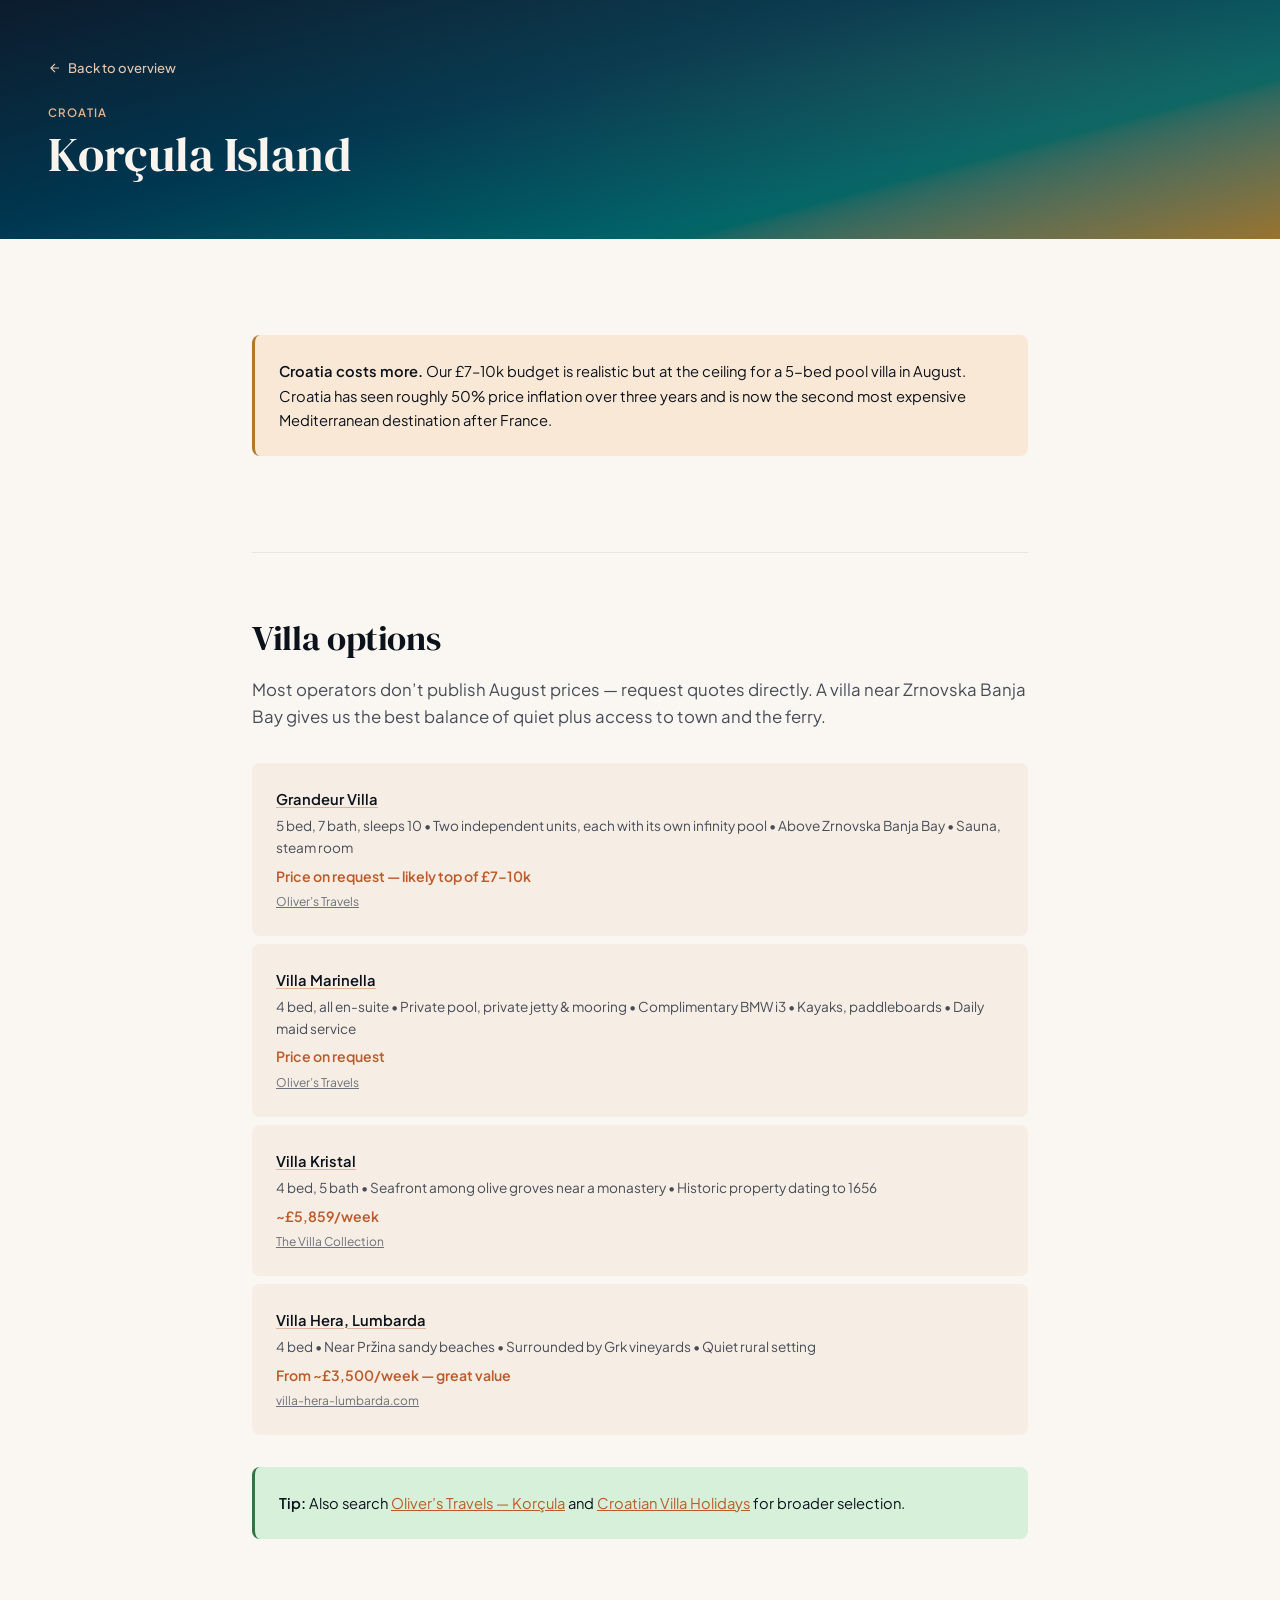
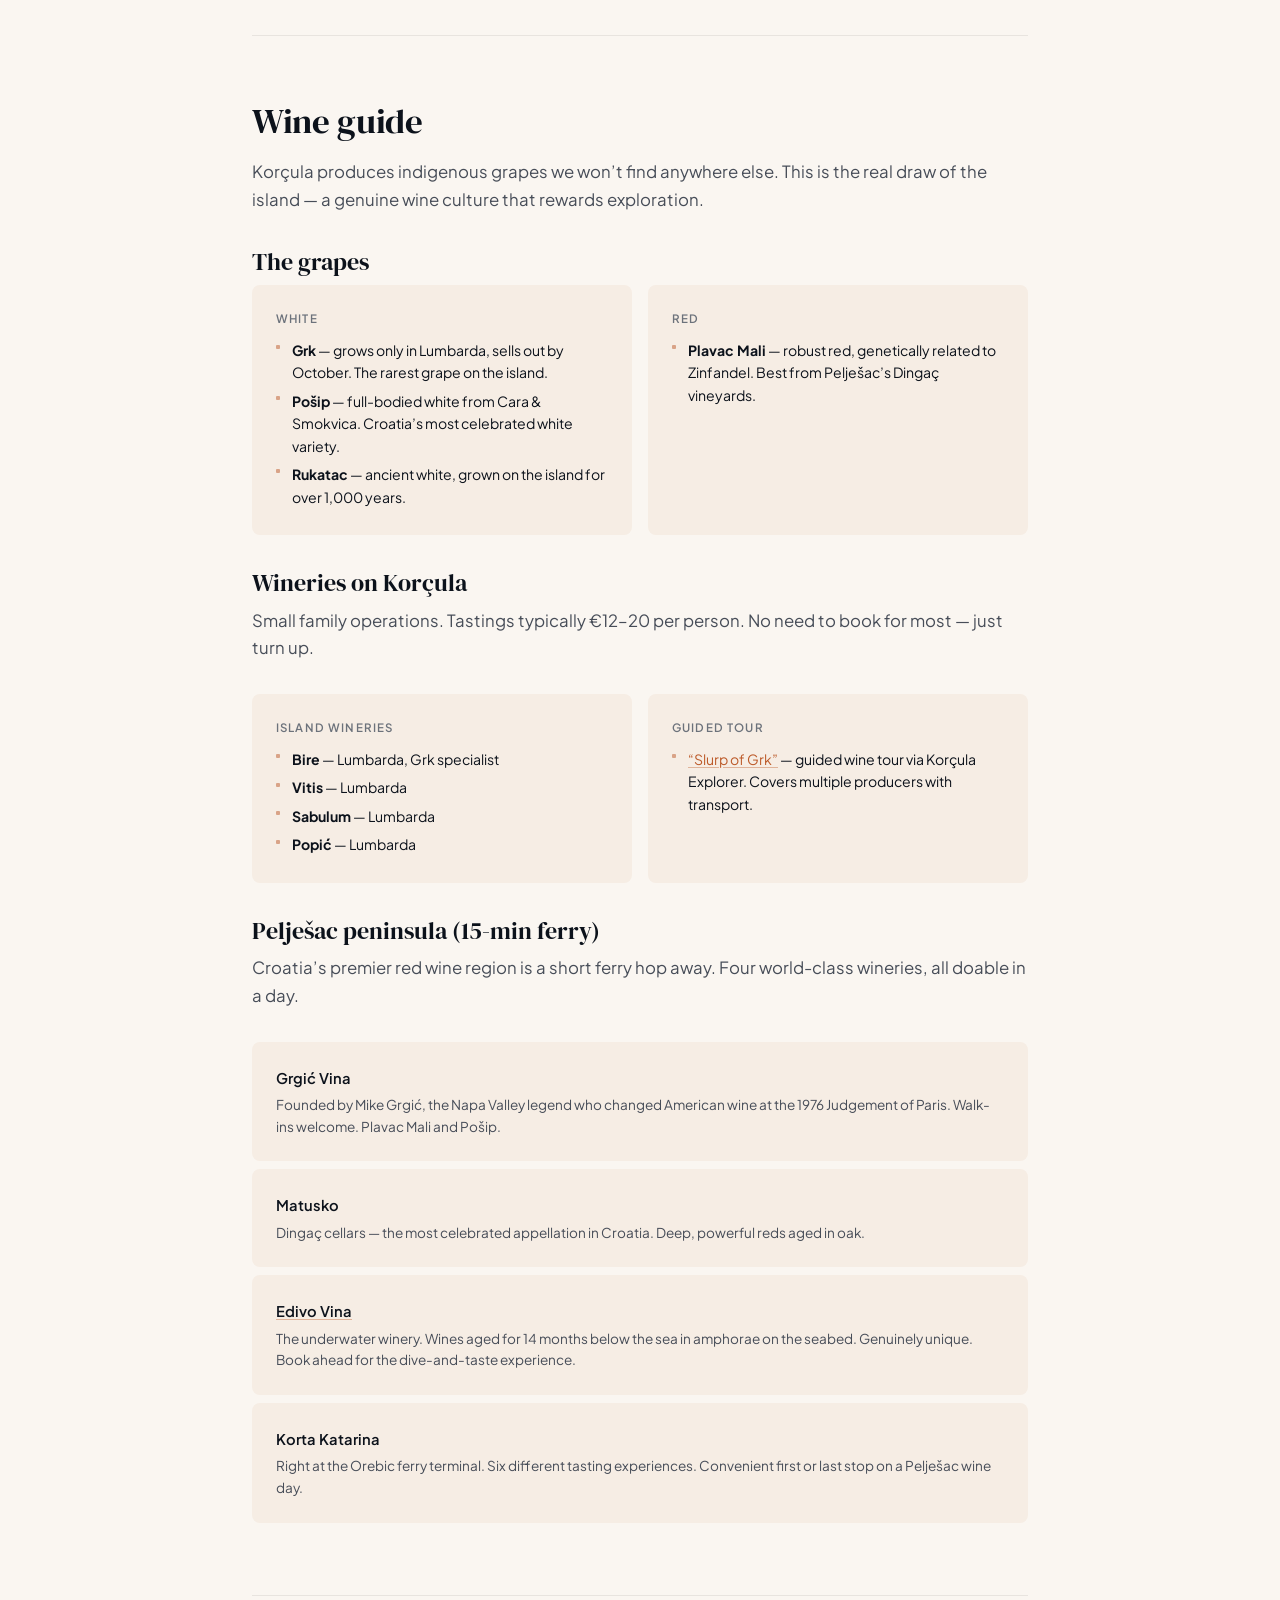
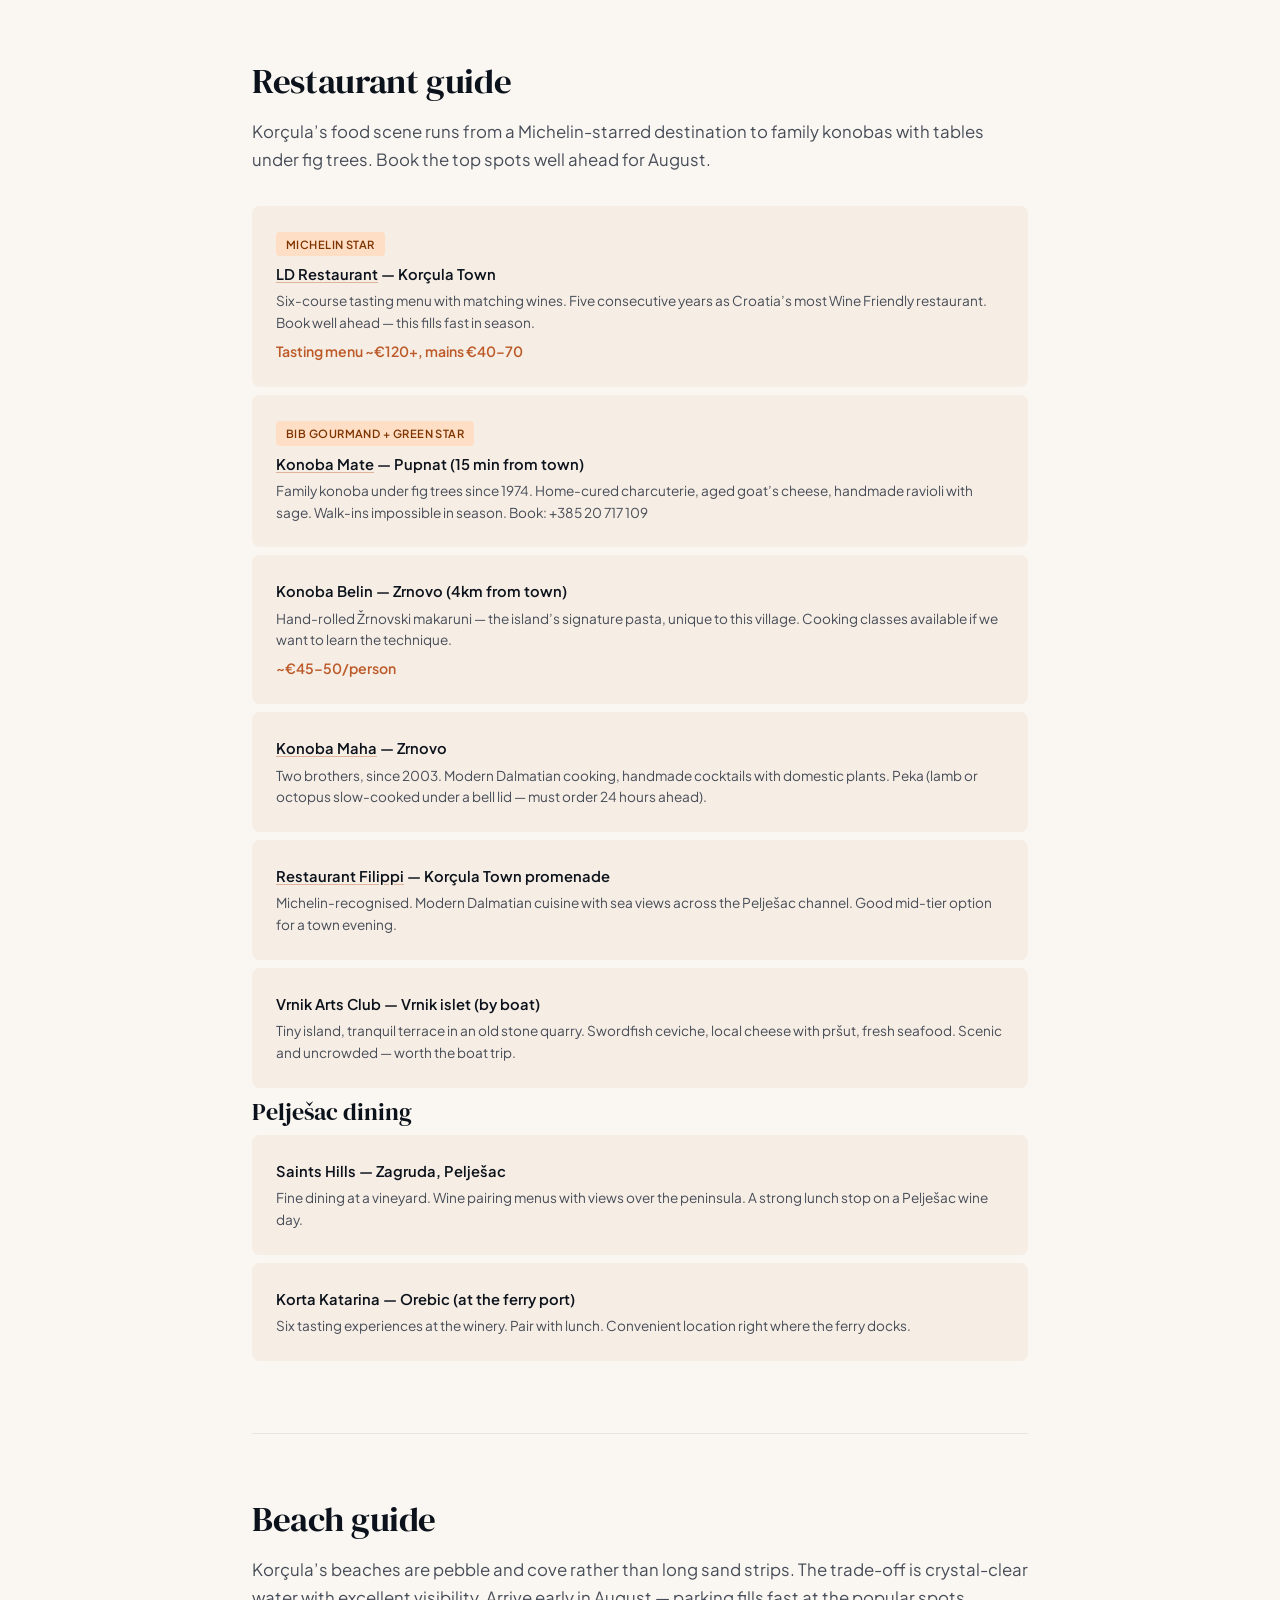
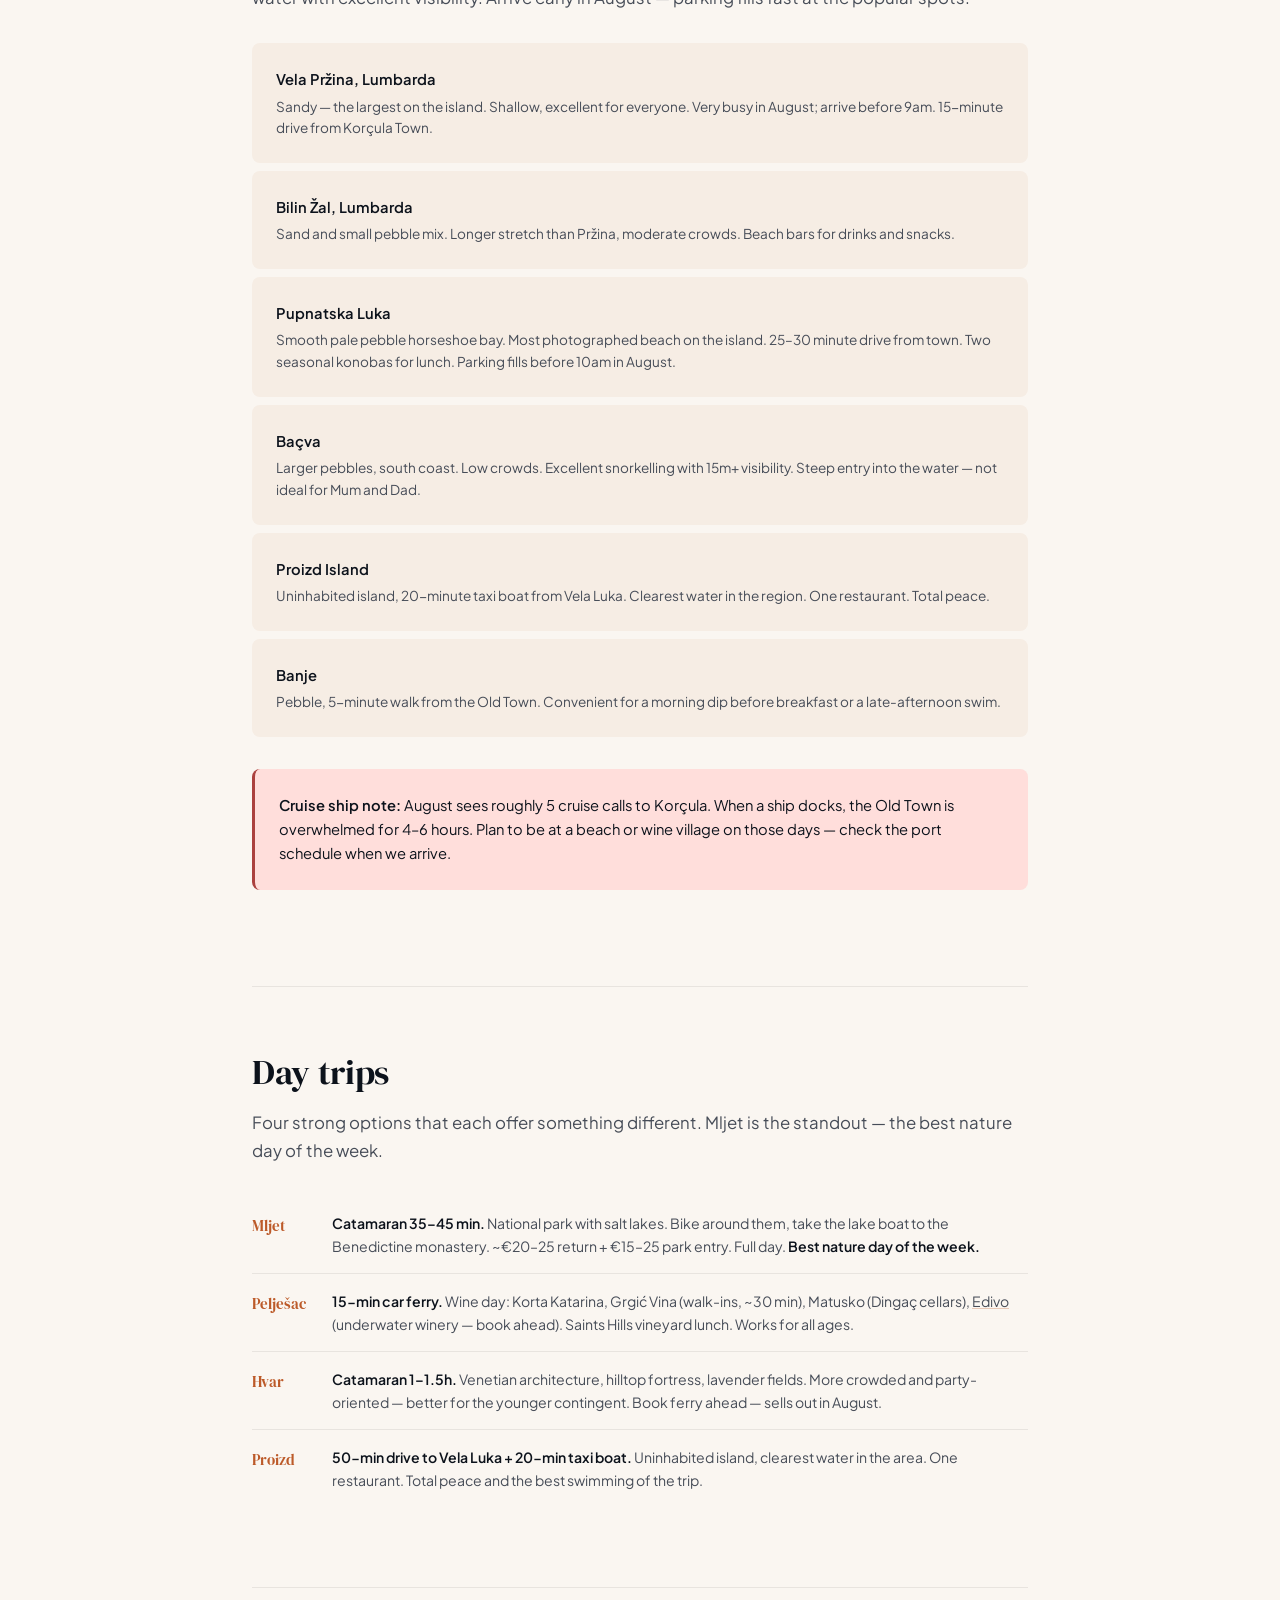
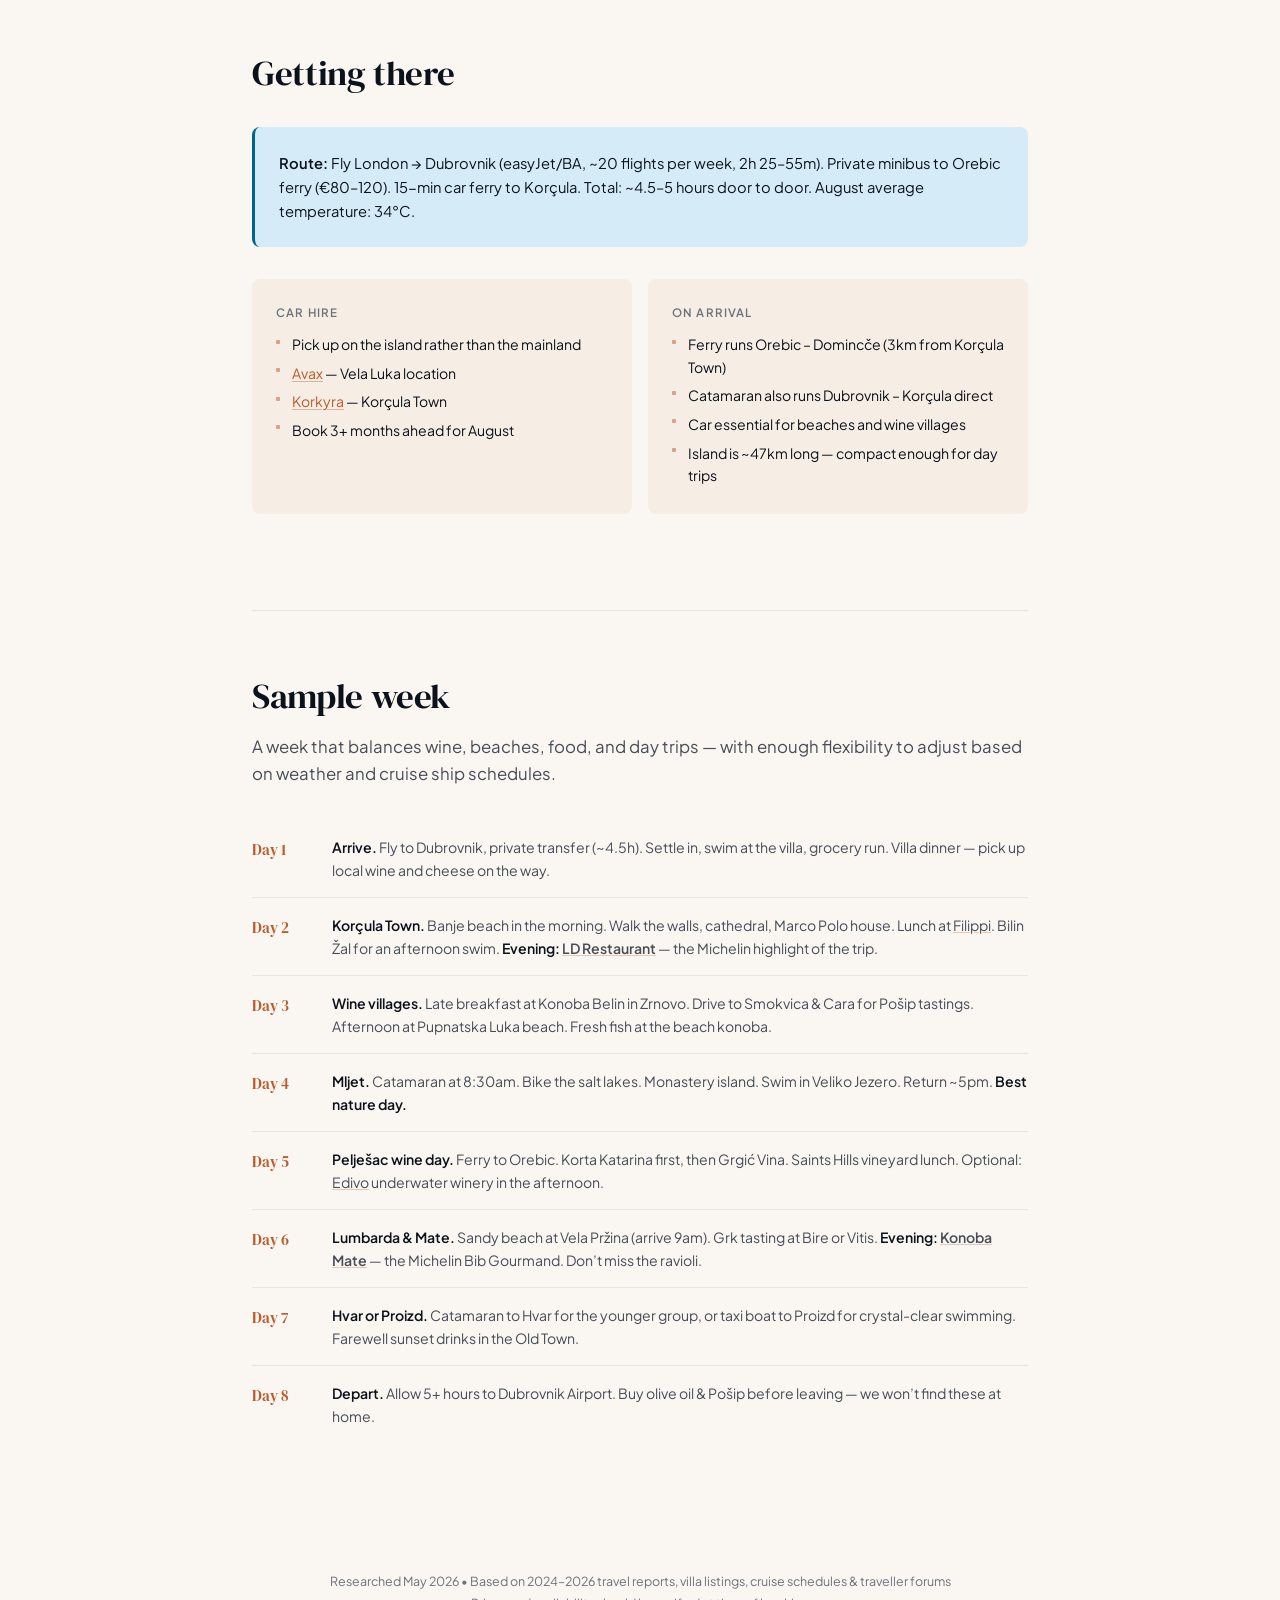
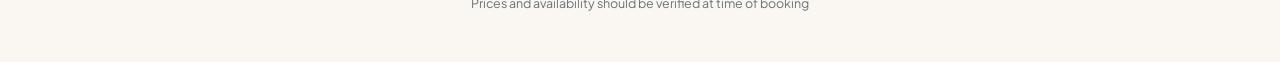
==== korcula.html @ e0e0a2a6 "Extract CSS to style.css, replace inline accordions with dedicated subpages, add clickable links thr" ====
<!DOCTYPE html>
<html lang="en">
<head>
    <meta charset="UTF-8">
    <meta name="viewport" content="width=device-width, initial-scale=1.0, viewport-fit=cover">
    <title>Kor&#269;ula Island — Summer 2026</title>
    <link rel="preconnect" href="https://fonts.googleapis.com">
    <link rel="preconnect" href="https://fonts.gstatic.com" crossorigin>
    <link href="https://fonts.googleapis.com/css2?family=DM+Serif+Display:ital@0;1&family=Plus+Jakarta+Sans:ital,wght@0,300;0,400;0,500;0,600;0,700;1,400&display=swap" rel="stylesheet">
    <link rel="stylesheet" href="style.css">
</head>
<body>

<div class="scroll-progress" id="scrollProgress" aria-hidden="true"></div>

<!-- ════════════ HERO ════════════ -->
<header class="hero-sub">
    <div class="hero-inner">
        <a href="index.html" class="back-link">
            <svg viewBox="0 0 24 24" fill="none" stroke="currentColor" stroke-width="2"><path d="M19 12H5M12 19l-7-7 7-7"/></svg>
            Back to overview
        </a>
        <span class="label">Croatia</span>
        <h1>Kor&ccedil;ula Island</h1>
    </div>
</header>

<div class="container">

    <!-- ════════════ BUDGET CALLOUT ════════════ -->
    <section class="section">
        <div class="callout callout-warm">
            <strong>Croatia costs more.</strong> Our &pound;7&ndash;10k budget is realistic but at the ceiling for a 5-bed pool villa in August. Croatia has seen roughly 50% price inflation over three years and is now the second most expensive Mediterranean destination after France.
        </div>
    </section>

    <!-- ════════════ VILLAS ════════════ -->
    <section class="section">
        <h2>Villa options</h2>
        <p class="section-lead">Most operators don&rsquo;t publish August prices &mdash; request quotes directly. A villa near Zrnovska Banja Bay gives us the best balance of quiet plus access to town and the ferry.</p>

        <div class="listing">
            <div class="listing-name"><a href="https://www.oliverstravels.com/croatia/dalmatian-islands/korcula/grandeur-villa/" target="_blank" rel="noopener">Grandeur Villa</a></div>
            <div class="listing-detail">5 bed, 7 bath, sleeps 10 &bull; Two independent units, each with its own infinity pool &bull; Above Zrnovska Banja Bay &bull; Sauna, steam room</div>
            <div class="listing-price">Price on request &mdash; likely top of &pound;7&ndash;10k</div>
            <div class="listing-source"><a href="https://www.oliverstravels.com/croatia/dalmatian-islands/korcula/grandeur-villa/" target="_blank" rel="noopener">Oliver&rsquo;s Travels</a></div>
        </div>

        <div class="listing">
            <div class="listing-name"><a href="https://www.oliverstravels.com/croatia/dalmatian-islands/korcula/villa-marinella/" target="_blank" rel="noopener">Villa Marinella</a></div>
            <div class="listing-detail">4 bed, all en-suite &bull; Private pool, private jetty &amp; mooring &bull; Complimentary BMW i3 &bull; Kayaks, paddleboards &bull; Daily maid service</div>
            <div class="listing-price">Price on request</div>
            <div class="listing-source"><a href="https://www.oliverstravels.com/croatia/dalmatian-islands/korcula/villa-marinella/" target="_blank" rel="noopener">Oliver&rsquo;s Travels</a></div>
        </div>

        <div class="listing">
            <div class="listing-name"><a href="https://thevillacollection.com/dalmatia/korcula/" target="_blank" rel="noopener">Villa Kristal</a></div>
            <div class="listing-detail">4 bed, 5 bath &bull; Seafront among olive groves near a monastery &bull; Historic property dating to 1656</div>
            <div class="listing-price">~&pound;5,859/week</div>
            <div class="listing-source"><a href="https://thevillacollection.com/dalmatia/korcula/" target="_blank" rel="noopener">The Villa Collection</a></div>
        </div>

        <div class="listing">
            <div class="listing-name"><a href="https://villa-hera-lumbarda.com/" target="_blank" rel="noopener">Villa Hera, Lumbarda</a></div>
            <div class="listing-detail">4 bed &bull; Near Pr&zcaron;ina sandy beaches &bull; Surrounded by Grk vineyards &bull; Quiet rural setting</div>
            <div class="listing-price">From ~&pound;3,500/week &mdash; great value</div>
            <div class="listing-source"><a href="https://villa-hera-lumbarda.com/" target="_blank" rel="noopener">villa-hera-lumbarda.com</a></div>
        </div>

        <div class="callout callout-olive">
            <strong>Tip:</strong> Also search <a href="https://www.oliverstravels.com/croatia/dalmatian-islands/korcula/" target="_blank" rel="noopener">Oliver&rsquo;s Travels &mdash; Kor&ccedil;ula</a> and <a href="https://www.croatianvillaholidays.com" target="_blank" rel="noopener">Croatian Villa Holidays</a> for broader selection.
        </div>
    </section>

    <!-- ════════════ WINE GUIDE ════════════ -->
    <section class="section">
        <h2>Wine guide</h2>
        <p class="section-lead">Kor&ccedil;ula produces indigenous grapes we won&rsquo;t find anywhere else. This is the real draw of the island &mdash; a genuine wine culture that rewards exploration.</p>

        <h3>The grapes</h3>
        <div class="info-grid">
            <div class="info-box">
                <h4>White</h4>
                <ul>
                    <li><strong>Grk</strong> &mdash; grows only in Lumbarda, sells out by October. The rarest grape on the island.</li>
                    <li><strong>Po&scaron;ip</strong> &mdash; full-bodied white from Cara &amp; Smokvica. Croatia&rsquo;s most celebrated white variety.</li>
                    <li><strong>Rukatac</strong> &mdash; ancient white, grown on the island for over 1,000 years.</li>
                </ul>
            </div>
            <div class="info-box">
                <h4>Red</h4>
                <ul>
                    <li><strong>Plavac Mali</strong> &mdash; robust red, genetically related to Zinfandel. Best from Pelje&scaron;ac&rsquo;s Dinga&ccedil; vineyards.</li>
                </ul>
            </div>
        </div>

        <h3>Wineries on Kor&ccedil;ula</h3>
        <p class="section-lead">Small family operations. Tastings typically &euro;12&ndash;20 per person. No need to book for most &mdash; just turn up.</p>
        <div class="info-grid">
            <div class="info-box">
                <h4>Island wineries</h4>
                <ul>
                    <li><strong>Bire</strong> &mdash; Lumbarda, Grk specialist</li>
                    <li><strong>Vitis</strong> &mdash; Lumbarda</li>
                    <li><strong>Sabulum</strong> &mdash; Lumbarda</li>
                    <li><strong>Popi&cacute;</strong> &mdash; Lumbarda</li>
                </ul>
            </div>
            <div class="info-box">
                <h4>Guided tour</h4>
                <ul>
                    <li><a href="https://www.korculaexplorer.com/tours-korcula/slurp-of-grk/" target="_blank" rel="noopener">&ldquo;Slurp of Grk&rdquo;</a> &mdash; guided wine tour via Kor&ccedil;ula Explorer. Covers multiple producers with transport.</li>
                </ul>
            </div>
        </div>

        <h3>Pelje&scaron;ac peninsula (15-min ferry)</h3>
        <p class="section-lead">Croatia&rsquo;s premier red wine region is a short ferry hop away. Four world-class wineries, all doable in a day.</p>
        <div class="listing">
            <div class="listing-name">Grgi&cacute; Vina</div>
            <div class="listing-detail">Founded by Mike Grgi&cacute;, the Napa Valley legend who changed American wine at the 1976 Judgement of Paris. Walk-ins welcome. Plavac Mali and Po&scaron;ip.</div>
        </div>
        <div class="listing">
            <div class="listing-name">Matusko</div>
            <div class="listing-detail">Dinga&ccedil; cellars &mdash; the most celebrated appellation in Croatia. Deep, powerful reds aged in oak.</div>
        </div>
        <div class="listing">
            <div class="listing-name"><a href="https://www.edivovina.hr/visit-us" target="_blank" rel="noopener">Edivo Vina</a></div>
            <div class="listing-detail">The underwater winery. Wines aged for 14 months below the sea in amphorae on the seabed. Genuinely unique. Book ahead for the dive-and-taste experience.</div>
        </div>
        <div class="listing">
            <div class="listing-name">Korta Katarina</div>
            <div class="listing-detail">Right at the Orebic ferry terminal. Six different tasting experiences. Convenient first or last stop on a Pelje&scaron;ac wine day.</div>
        </div>
    </section>

    <!-- ════════════ RESTAURANTS ════════════ -->
    <section class="section">
        <h2>Restaurant guide</h2>
        <p class="section-lead">Kor&ccedil;ula&rsquo;s food scene runs from a Michelin-starred destination to family konobas with tables under fig trees. Book the top spots well ahead for August.</p>

        <div class="listing">
            <span class="tag tag-star">Michelin star</span>
            <div class="listing-name"><a href="https://www.ldrestaurant.com/" target="_blank" rel="noopener">LD Restaurant</a> &mdash; Kor&ccedil;ula Town</div>
            <div class="listing-detail">Six-course tasting menu with matching wines. Five consecutive years as Croatia&rsquo;s most Wine Friendly restaurant. Book well ahead &mdash; this fills fast in season.</div>
            <div class="listing-price">Tasting menu ~&euro;120+, mains &euro;40&ndash;70</div>
        </div>

        <div class="listing">
            <span class="tag tag-star">Bib Gourmand + Green Star</span>
            <div class="listing-name"><a href="https://www.konobamate.com/" target="_blank" rel="noopener">Konoba Mate</a> &mdash; Pupnat (15 min from town)</div>
            <div class="listing-detail">Family konoba under fig trees since 1974. Home-cured charcuterie, aged goat&rsquo;s cheese, handmade ravioli with sage. Walk-ins impossible in season. Book: +385 20 717 109</div>
        </div>

        <div class="listing">
            <div class="listing-name">Konoba Belin &mdash; Zrnovo (4km from town)</div>
            <div class="listing-detail">Hand-rolled &Zcaron;rnovski makaruni &mdash; the island&rsquo;s signature pasta, unique to this village. Cooking classes available if we want to learn the technique.</div>
            <div class="listing-price">~&euro;45&ndash;50/person</div>
        </div>

        <div class="listing">
            <div class="listing-name"><a href="https://konobamaha.com/" target="_blank" rel="noopener">Konoba Maha</a> &mdash; Zrnovo</div>
            <div class="listing-detail">Two brothers, since 2003. Modern Dalmatian cooking, handmade cocktails with domestic plants. Peka (lamb or octopus slow-cooked under a bell lid &mdash; must order 24 hours ahead).</div>
        </div>

        <div class="listing">
            <div class="listing-name"><a href="https://www.restaurantfilippi.com/" target="_blank" rel="noopener">Restaurant Filippi</a> &mdash; Kor&ccedil;ula Town promenade</div>
            <div class="listing-detail">Michelin-recognised. Modern Dalmatian cuisine with sea views across the Pelje&scaron;ac channel. Good mid-tier option for a town evening.</div>
        </div>

        <div class="listing">
            <div class="listing-name">Vrnik Arts Club &mdash; Vrnik islet (by boat)</div>
            <div class="listing-detail">Tiny island, tranquil terrace in an old stone quarry. Swordfish ceviche, local cheese with pr&scaron;ut, fresh seafood. Scenic and uncrowded &mdash; worth the boat trip.</div>
        </div>

        <h3>Pelje&scaron;ac dining</h3>

        <div class="listing">
            <div class="listing-name">Saints Hills &mdash; Zagruda, Pelje&scaron;ac</div>
            <div class="listing-detail">Fine dining at a vineyard. Wine pairing menus with views over the peninsula. A strong lunch stop on a Pelje&scaron;ac wine day.</div>
        </div>

        <div class="listing">
            <div class="listing-name">Korta Katarina &mdash; Orebic (at the ferry port)</div>
            <div class="listing-detail">Six tasting experiences at the winery. Pair with lunch. Convenient location right where the ferry docks.</div>
        </div>
    </section>

    <!-- ════════════ BEACHES ════════════ -->
    <section class="section">
        <h2>Beach guide</h2>
        <p class="section-lead">Kor&ccedil;ula&rsquo;s beaches are pebble and cove rather than long sand strips. The trade-off is crystal-clear water with excellent visibility. Arrive early in August &mdash; parking fills fast at the popular spots.</p>

        <div class="listing">
            <div class="listing-name">Vela Pr&zcaron;ina, Lumbarda</div>
            <div class="listing-detail">Sandy &mdash; the largest on the island. Shallow, excellent for everyone. Very busy in August; arrive before 9am. 15-minute drive from Kor&ccedil;ula Town.</div>
        </div>

        <div class="listing">
            <div class="listing-name">Bilin &Zcaron;al, Lumbarda</div>
            <div class="listing-detail">Sand and small pebble mix. Longer stretch than Pr&zcaron;ina, moderate crowds. Beach bars for drinks and snacks.</div>
        </div>

        <div class="listing">
            <div class="listing-name">Pupnatska Luka</div>
            <div class="listing-detail">Smooth pale pebble horseshoe bay. Most photographed beach on the island. 25&ndash;30 minute drive from town. Two seasonal konobas for lunch. Parking fills before 10am in August.</div>
        </div>

        <div class="listing">
            <div class="listing-name">Ba&ccedil;va</div>
            <div class="listing-detail">Larger pebbles, south coast. Low crowds. Excellent snorkelling with 15m+ visibility. Steep entry into the water &mdash; not ideal for Mum and Dad.</div>
        </div>

        <div class="listing">
            <div class="listing-name">Proizd Island</div>
            <div class="listing-detail">Uninhabited island, 20-minute taxi boat from Vela Luka. Clearest water in the region. One restaurant. Total peace.</div>
        </div>

        <div class="listing">
            <div class="listing-name">Banje</div>
            <div class="listing-detail">Pebble, 5-minute walk from the Old Town. Convenient for a morning dip before breakfast or a late-afternoon swim.</div>
        </div>

        <div class="callout callout-coral">
            <strong>Cruise ship note:</strong> August sees roughly 5 cruise calls to Kor&ccedil;ula. When a ship docks, the Old Town is overwhelmed for 4&ndash;6 hours. Plan to be at a beach or wine village on those days &mdash; check the port schedule when we arrive.
        </div>
    </section>

    <!-- ════════════ DAY TRIPS ════════════ -->
    <section class="section">
        <h2>Day trips</h2>
        <p class="section-lead">Four strong options that each offer something different. Mljet is the standout &mdash; the best nature day of the week.</p>

        <div class="itin">
            <div class="itin-day">
                <div class="itin-label">Mljet</div>
                <div class="itin-content"><strong>Catamaran 35&ndash;45 min.</strong> National park with salt lakes. Bike around them, take the lake boat to the Benedictine monastery. ~&euro;20&ndash;25 return + &euro;15&ndash;25 park entry. Full day. <strong>Best nature day of the week.</strong></div>
            </div>
            <div class="itin-day">
                <div class="itin-label">Pelje&scaron;ac</div>
                <div class="itin-content"><strong>15-min car ferry.</strong> Wine day: Korta Katarina, Grgi&cacute; Vina (walk-ins, ~30 min), Matusko (Dinga&ccedil; cellars), <a href="https://www.edivovina.hr/visit-us" target="_blank" rel="noopener">Edivo</a> (underwater winery &mdash; book ahead). Saints Hills vineyard lunch. Works for all ages.</div>
            </div>
            <div class="itin-day">
                <div class="itin-label">Hvar</div>
                <div class="itin-content"><strong>Catamaran 1&ndash;1.5h.</strong> Venetian architecture, hilltop fortress, lavender fields. More crowded and party-oriented &mdash; better for the younger contingent. Book ferry ahead &mdash; sells out in August.</div>
            </div>
            <div class="itin-day">
                <div class="itin-label">Proizd</div>
                <div class="itin-content"><strong>50-min drive to Vela Luka + 20-min taxi boat.</strong> Uninhabited island, clearest water in the area. One restaurant. Total peace and the best swimming of the trip.</div>
            </div>
        </div>
    </section>

    <!-- ════════════ GETTING THERE ════════════ -->
    <section class="section">
        <h2>Getting there</h2>

        <div class="callout callout-sea">
            <strong>Route:</strong> Fly London &rarr; Dubrovnik (easyJet/BA, ~20 flights per week, 2h 25&ndash;55m). Private minibus to Orebic ferry (&euro;80&ndash;120). 15-min car ferry to Kor&ccedil;ula. Total: ~4.5&ndash;5 hours door to door. August average temperature: 34&deg;C.
        </div>

        <div class="info-grid">
            <div class="info-box">
                <h4>Car hire</h4>
                <ul>
                    <li>Pick up on the island rather than the mainland</li>
                    <li><a href="https://www.avaxrent.com/en/locations/rent-a-car-vela-luka/" target="_blank" rel="noopener">Avax</a> &mdash; Vela Luka location</li>
                    <li><a href="https://korkyra.info/rent-car-korcula/" target="_blank" rel="noopener">Korkyra</a> &mdash; Kor&ccedil;ula Town</li>
                    <li>Book 3+ months ahead for August</li>
                </ul>
            </div>
            <div class="info-box">
                <h4>On arrival</h4>
                <ul>
                    <li>Ferry runs Orebic &ndash; Dominc&ccaron;e (3km from Kor&ccedil;ula Town)</li>
                    <li>Catamaran also runs Dubrovnik &ndash; Kor&ccedil;ula direct</li>
                    <li>Car essential for beaches and wine villages</li>
                    <li>Island is ~47km long &mdash; compact enough for day trips</li>
                </ul>
            </div>
        </div>
    </section>

    <!-- ════════════ SAMPLE WEEK ════════════ -->
    <section class="section">
        <h2>Sample week</h2>
        <p class="section-lead">A week that balances wine, beaches, food, and day trips &mdash; with enough flexibility to adjust based on weather and cruise ship schedules.</p>

        <div class="itin">
            <div class="itin-day">
                <div class="itin-label">Day 1</div>
                <div class="itin-content"><strong>Arrive.</strong> Fly to Dubrovnik, private transfer (~4.5h). Settle in, swim at the villa, grocery run. Villa dinner &mdash; pick up local wine and cheese on the way.</div>
            </div>
            <div class="itin-day">
                <div class="itin-label">Day 2</div>
                <div class="itin-content"><strong>Kor&ccedil;ula Town.</strong> Banje beach in the morning. Walk the walls, cathedral, Marco Polo house. Lunch at <a href="https://www.restaurantfilippi.com/" target="_blank" rel="noopener">Filippi</a>. Bilin &Zcaron;al for an afternoon swim. <strong>Evening: <a href="https://www.ldrestaurant.com/" target="_blank" rel="noopener">LD Restaurant</a></strong> &mdash; the Michelin highlight of the trip.</div>
            </div>
            <div class="itin-day">
                <div class="itin-label">Day 3</div>
                <div class="itin-content"><strong>Wine villages.</strong> Late breakfast at Konoba Belin in Zrnovo. Drive to Smokvica &amp; Cara for Po&scaron;ip tastings. Afternoon at Pupnatska Luka beach. Fresh fish at the beach konoba.</div>
            </div>
            <div class="itin-day">
                <div class="itin-label">Day 4</div>
                <div class="itin-content"><strong>Mljet.</strong> Catamaran at 8:30am. Bike the salt lakes. Monastery island. Swim in Veliko Jezero. Return ~5pm. <strong>Best nature day.</strong></div>
            </div>
            <div class="itin-day">
                <div class="itin-label">Day 5</div>
                <div class="itin-content"><strong>Pelje&scaron;ac wine day.</strong> Ferry to Orebic. Korta Katarina first, then Grgi&cacute; Vina. Saints Hills vineyard lunch. Optional: <a href="https://www.edivovina.hr/visit-us" target="_blank" rel="noopener">Edivo</a> underwater winery in the afternoon.</div>
            </div>
            <div class="itin-day">
                <div class="itin-label">Day 6</div>
                <div class="itin-content"><strong>Lumbarda &amp; Mate.</strong> Sandy beach at Vela Pr&zcaron;ina (arrive 9am). Grk tasting at Bire or Vitis. <strong>Evening: <a href="https://www.konobamate.com/" target="_blank" rel="noopener">Konoba Mate</a></strong> &mdash; the Michelin Bib Gourmand. Don&rsquo;t miss the ravioli.</div>
            </div>
            <div class="itin-day">
                <div class="itin-label">Day 7</div>
                <div class="itin-content"><strong>Hvar or Proizd.</strong> Catamaran to Hvar for the younger group, or taxi boat to Proizd for crystal-clear swimming. Farewell sunset drinks in the Old Town.</div>
            </div>
            <div class="itin-day">
                <div class="itin-label">Day 8</div>
                <div class="itin-content"><strong>Depart.</strong> Allow 5+ hours to Dubrovnik Airport. Buy olive oil &amp; Po&scaron;ip before leaving &mdash; we won&rsquo;t find these at home.</div>
            </div>
        </div>
    </section>

</div>

<footer>
    <div class="container">
        Researched May 2026 &bull; Based on 2024&ndash;2026 travel reports, villa listings, cruise schedules &amp; traveller forums<br>
        Prices and availability should be verified at time of booking
    </div>
</footer>

<script>
    // Scroll progress
    const bar = document.getElementById('scrollProgress');
    let ticking = false;
    window.addEventListener('scroll', () => {
        if (!ticking) {
            requestAnimationFrame(() => {
                const h = document.documentElement.scrollHeight - window.innerHeight;
                bar.style.width = h > 0 ? (window.scrollY / h * 100) + '%' : '0%';
                ticking = false;
            });
            ticking = true;
        }
    }, { passive: true });
</script>
</body>
</html>
---- style.css ----
:root {
    --font-display: 'DM Serif Display', serif;
    --font-body: 'Plus Jakarta Sans', system-ui, sans-serif;
    --bg: oklch(97.5% 0.008 70);
    --bg-warm: oklch(95% 0.015 65);
    --bg-surface: oklch(99% 0.005 70);
    --ink: oklch(18% 0.02 260);
    --ink-secondary: oklch(42% 0.02 260);
    --ink-muted: oklch(55% 0.015 260);
    --border: oklch(88% 0.01 70);
    --border-light: oklch(92% 0.008 70);
    --terracotta: oklch(58% 0.14 45);
    --terracotta-light: oklch(92% 0.04 45);
    --sea: oklch(48% 0.1 230);
    --sea-light: oklch(93% 0.03 230);
    --olive: oklch(50% 0.1 150);
    --olive-light: oklch(93% 0.04 150);
    --sand: oklch(62% 0.12 70);
    --sand-light: oklch(94% 0.03 70);
    --coral: oklch(52% 0.14 25);
    --coral-light: oklch(93% 0.04 25);
    --ease-out: cubic-bezier(0.25, 1, 0.5, 1);
    --ease-out-expo: cubic-bezier(0.16, 1, 0.3, 1);
    --space-xs: 4px; --space-sm: 8px; --space-md: 16px; --space-lg: 24px;
    --space-xl: 32px; --space-2xl: 48px; --space-3xl: 64px; --space-4xl: 96px;
}
* { margin: 0; padding: 0; box-sizing: border-box; }
html { scroll-behavior: smooth; }
body {
    font-family: var(--font-body);
    color: var(--ink);
    background: var(--bg);
    line-height: 1.65;
    font-size: 1rem;
    font-weight: 400;
    -webkit-font-smoothing: antialiased;
    -moz-osx-font-smoothing: grayscale;
}
a { color: var(--terracotta); }
a:hover { color: var(--ink); }

/* ── SCROLL PROGRESS ── */
.scroll-progress {
    position: fixed; top: 0; left: 0; height: 3px;
    background: var(--terracotta); width: 0%; z-index: 100;
}

/* ── HERO ── */
.hero {
    background: linear-gradient(165deg,
        oklch(22% 0.04 250) 0%, oklch(28% 0.06 240) 25%,
        oklch(38% 0.08 220) 50%, oklch(48% 0.1 180) 70%,
        oklch(60% 0.1 80) 90%, oklch(72% 0.12 60) 100%);
    color: oklch(97% 0.01 70);
    padding: clamp(3rem, 8vw, 6rem) clamp(1.5rem, 5vw, 3rem) clamp(2.5rem, 6vw, 5rem);
    position: relative; overflow: hidden; min-height: 50vh;
    display: flex; flex-direction: column; justify-content: center;
}
.hero::before {
    content: ''; position: absolute; inset: 0; pointer-events: none;
    background:
        radial-gradient(ellipse 80% 60% at 70% 40%, oklch(65% 0.1 60 / 0.15), transparent),
        radial-gradient(ellipse 50% 80% at 20% 80%, oklch(45% 0.1 230 / 0.2), transparent);
}
.hero-inner { max-width: 720px; position: relative; z-index: 1; }
.hero-kicker {
    font-family: var(--font-body); font-size: 0.8rem; font-weight: 600;
    letter-spacing: 0.12em; text-transform: uppercase; opacity: 0.7;
    margin-bottom: var(--space-md);
}
.hero h1 {
    font-family: var(--font-display); font-size: clamp(2.4rem, 6vw, 4rem);
    font-weight: 400; line-height: 1.15; letter-spacing: -0.01em;
    margin-bottom: var(--space-lg);
}
.hero h1 em { font-style: italic; color: oklch(85% 0.1 60); }
.hero-body {
    font-size: clamp(1rem, 2.2vw, 1.15rem); line-height: 1.7;
    opacity: 0.85; max-width: 560px;
}
.hero-tags { display: flex; flex-wrap: wrap; gap: var(--space-sm); margin-top: var(--space-xl); }
.hero-tag {
    font-size: 0.78rem; font-weight: 500; padding: 0.35rem 0.9rem;
    border-radius: 100px; background: oklch(100% 0 0 / 0.12);
    backdrop-filter: blur(4px); -webkit-backdrop-filter: blur(4px);
    border: 1px solid oklch(100% 0 0 / 0.15); letter-spacing: 0.02em;
}
.hero a { color: oklch(90% 0.06 60); text-decoration: none; }
.hero a:hover { text-decoration: underline; color: oklch(97% 0.01 70); }

/* ── SUBPAGE HERO ── */
.hero-sub {
    background: linear-gradient(165deg,
        oklch(22% 0.04 250) 0%, oklch(32% 0.07 235) 40%,
        oklch(45% 0.09 200) 70%, oklch(58% 0.1 80) 100%);
    color: oklch(97% 0.01 70);
    padding: clamp(2rem, 5vw, 3.5rem) clamp(1.5rem, 5vw, 3rem) clamp(2rem, 4vw, 3rem);
    position: relative; overflow: hidden;
}
.hero-sub::before {
    content: ''; position: absolute; inset: 0; pointer-events: none;
    background: radial-gradient(ellipse 70% 80% at 80% 30%, oklch(60% 0.1 60 / 0.12), transparent);
}
.hero-sub .hero-inner { max-width: 840px; }
.hero-sub h1 {
    font-family: var(--font-display); font-size: clamp(1.8rem, 5vw, 3rem);
    font-weight: 400; line-height: 1.2; margin-bottom: var(--space-sm);
}
.hero-sub .label { color: oklch(80% 0.08 60); margin-bottom: var(--space-xs); display: block; }
.back-link {
    display: inline-flex; align-items: center; gap: 6px;
    font-size: 0.82rem; font-weight: 500; color: oklch(85% 0.05 60);
    text-decoration: none; margin-bottom: var(--space-lg);
    transition: color 0.2s;
}
.back-link:hover { color: oklch(97% 0.01 70); }
.back-link svg { width: 14px; height: 14px; }

/* ── CONTAINER ── */
.container { max-width: 840px; margin: 0 auto; padding: 0 clamp(1.25rem, 4vw, 2rem); }

/* ── SECTIONS ── */
.section { padding: var(--space-3xl) 0; }
.section + .section { border-top: 1px solid var(--border-light); }
h2 {
    font-family: var(--font-display); font-size: clamp(1.6rem, 4vw, 2.2rem);
    font-weight: 400; line-height: 1.2; letter-spacing: -0.01em;
    margin-bottom: var(--space-md);
}
h3 {
    font-family: var(--font-display); font-size: clamp(1.2rem, 3vw, 1.5rem);
    font-weight: 400; line-height: 1.3; margin-bottom: var(--space-sm);
}
.section-lead {
    font-size: 1.05rem; color: var(--ink-secondary);
    max-width: 65ch; margin-bottom: var(--space-xl);
}
.label {
    font-size: 0.72rem; font-weight: 600; letter-spacing: 0.1em;
    text-transform: uppercase; color: var(--ink-muted);
}

/* ── TOP PICKS ── */
.picks { display: grid; grid-template-columns: 1fr; gap: var(--space-md); margin-top: var(--space-xl); }
@media (min-width: 640px) { .picks { grid-template-columns: 1fr 1fr 1fr; } }
.pick-link {
    display: flex; align-items: flex-start; gap: var(--space-md);
    padding: var(--space-lg); border-radius: 12px; text-decoration: none;
    color: var(--ink); background: var(--bg-surface); border: 1px solid var(--border);
    transition: transform 0.35s var(--ease-out), box-shadow 0.35s var(--ease-out), border-color 0.35s var(--ease-out);
}
.pick-link:hover { transform: translateY(-3px); box-shadow: 0 8px 30px oklch(0% 0 0 / 0.08); border-color: var(--terracotta); color: var(--ink); }
.pick-link:active { transform: translateY(-1px); }
.pick-num { font-family: var(--font-display); font-size: 2rem; line-height: 1; color: var(--terracotta); flex-shrink: 0; }
.pick-info { flex: 1; min-width: 0; }
.pick-info .label { color: var(--terracotta); margin-bottom: 2px; }
.pick-info h3 { font-size: 1.1rem; margin-bottom: 4px; }
.pick-info p { font-size: 0.85rem; color: var(--ink-muted); line-height: 1.5; }

/* ── VERDICTS ── */
.verdict-group-label { font-family: var(--font-display); font-size: 1.15rem; margin-bottom: var(--space-md); margin-top: var(--space-xl); color: var(--ink); }
.verdict-group-label:first-of-type { margin-top: 0; }
.verdicts { display: grid; gap: var(--space-sm); }
.verdict-row { display: grid; grid-template-columns: 120px auto 1fr; gap: var(--space-md); align-items: baseline; padding: var(--space-md) 0; border-bottom: 1px solid var(--border-light); }
@media (max-width: 600px) { .verdict-row { grid-template-columns: 1fr; gap: var(--space-xs); } }
.verdict-row:last-child { border-bottom: none; }
.verdict-name { font-weight: 600; font-size: 0.92rem; }
.verdict-why { font-size: 0.88rem; color: var(--ink-secondary); line-height: 1.55; }
.tag { display: inline-flex; align-items: center; gap: 4px; font-size: 0.7rem; font-weight: 600; letter-spacing: 0.04em; text-transform: uppercase; padding: 3px 10px; border-radius: 4px; white-space: nowrap; }
.tag-go { background: var(--olive-light); color: var(--olive); }
.tag-skip { background: var(--coral-light); color: var(--coral); }
.tag-visit { background: var(--sand-light); color: oklch(45% 0.1 70); }
.tag-star { background: oklch(92% 0.05 60); color: oklch(42% 0.12 50); }

/* ── RECOMMENDATION ── */
.rec { padding: var(--space-3xl) 0; }
.rec + .rec { border-top: 1px solid var(--border-light); }
.rec-eyebrow { display: flex; align-items: center; gap: var(--space-md); margin-bottom: var(--space-lg); }
.rec-rank { font-family: var(--font-display); font-size: clamp(3rem, 8vw, 4.5rem); line-height: 1; color: var(--terracotta); opacity: 0.3; }
.rec-meta { flex: 1; }
.rec-meta .label { color: var(--terracotta); }
.rec h2 { margin-bottom: var(--space-xs); }
.rec-intro { font-size: 1.05rem; line-height: 1.75; color: var(--ink-secondary); max-width: 65ch; margin-bottom: var(--space-xl); }

/* ── SCORES ── */
.scores { display: grid; grid-template-columns: repeat(5, 1fr); gap: var(--space-sm); margin-bottom: var(--space-xl); }
@media (max-width: 500px) { .scores { grid-template-columns: repeat(3, 1fr); } }
.score { text-align: center; }
.score .label { display: block; margin-bottom: 6px; font-size: 0.68rem; }
.score-bar { display: flex; gap: 3px; justify-content: center; }
.score-pip { width: 8px; height: 8px; border-radius: 2px; background: var(--border); }
.score-pip.filled { background: var(--terracotta); }

/* ── INFO GRID ── */
.info-grid { display: grid; grid-template-columns: 1fr 1fr; gap: var(--space-md); margin-bottom: var(--space-xl); }
@media (max-width: 600px) { .info-grid { grid-template-columns: 1fr; } }
.info-box { padding: var(--space-lg); background: var(--bg-warm); border-radius: 8px; }
.info-box h4 { font-size: 0.72rem; font-weight: 600; letter-spacing: 0.1em; text-transform: uppercase; color: var(--ink-muted); margin-bottom: var(--space-sm); }
.info-box ul { list-style: none; }
.info-box li { font-size: 0.88rem; line-height: 1.6; padding: 3px 0 3px 1rem; position: relative; }
.info-box li::before { content: ''; position: absolute; left: 0; top: 0.65em; width: 4px; height: 4px; border-radius: 1px; background: var(--terracotta); opacity: 0.5; }
.info-box a { text-decoration-color: oklch(58% 0.14 45 / 0.4); text-underline-offset: 2px; }

/* ── CALLOUT ── */
.callout { padding: var(--space-lg); border-radius: 8px; margin: var(--space-xl) 0; font-size: 0.92rem; line-height: 1.65; }
.callout strong { font-weight: 600; }
.callout-sea { background: var(--sea-light); border-left: 3px solid var(--sea); }
.callout-warm { background: var(--sand-light); border-left: 3px solid var(--sand); }
.callout-olive { background: var(--olive-light); border-left: 3px solid var(--olive); }
.callout-coral { background: var(--coral-light); border-left: 3px solid var(--coral); }

/* ── GUIDE LINK (replaces accordion on index) ── */
.guide-link {
    display: flex; align-items: center; justify-content: space-between;
    gap: var(--space-md); padding: var(--space-lg) var(--space-xl);
    margin-top: var(--space-lg); border: 1px solid var(--border);
    border-radius: 10px; background: var(--bg-surface);
    text-decoration: none; color: var(--ink); font-weight: 600; font-size: 0.92rem;
    transition: border-color 0.3s var(--ease-out), box-shadow 0.3s var(--ease-out), transform 0.3s var(--ease-out);
}
.guide-link:hover {
    border-color: var(--terracotta); color: var(--ink);
    box-shadow: 0 4px 20px oklch(0% 0 0 / 0.06); transform: translateY(-2px);
}
.guide-link:active { transform: translateY(0); }
.guide-link::after { content: '\2192'; font-size: 1.1rem; color: var(--terracotta); transition: transform 0.3s var(--ease-out); }
.guide-link:hover::after { transform: translateX(4px); }

/* ── LISTING CARDS ── */
.listing { padding: var(--space-lg); background: var(--bg-warm); border-radius: 8px; margin: var(--space-sm) 0; }
.listing-name { font-weight: 600; font-size: 0.92rem; color: var(--ink); margin-bottom: 4px; }
.listing-name a { color: var(--ink); text-decoration-color: oklch(58% 0.14 45 / 0.4); text-underline-offset: 2px; }
.listing-name a:hover { color: var(--terracotta); }
.listing-detail { font-size: 0.85rem; color: var(--ink-secondary); line-height: 1.6; }
.listing-detail a { color: var(--ink-secondary); text-decoration-color: oklch(58% 0.14 45 / 0.3); text-underline-offset: 2px; }
.listing-detail a:hover { color: var(--terracotta); }
.listing-price { font-weight: 600; color: var(--terracotta); font-size: 0.88rem; margin-top: 6px; }
.listing-source { font-size: 0.75rem; color: var(--ink-muted); margin-top: 4px; }
.listing-source a { color: var(--ink-muted); }
.listing-source a:hover { color: var(--terracotta); }
.listing .tag { margin-bottom: 6px; }

/* ── ITINERARY ── */
.itin { margin: var(--space-md) 0; }
.itin-day { display: grid; grid-template-columns: 64px 1fr; gap: var(--space-md); padding: var(--space-md) 0; border-bottom: 1px solid var(--border-light); }
@media (max-width: 500px) { .itin-day { grid-template-columns: 1fr; gap: var(--space-xs); } }
.itin-day:last-child { border-bottom: none; }
.itin-label { font-family: var(--font-display); font-size: 0.92rem; color: var(--terracotta); padding-top: 2px; }
.itin-content { font-size: 0.88rem; line-height: 1.6; color: var(--ink-secondary); }
.itin-content strong { color: var(--ink); font-weight: 600; }
.itin-content a { color: var(--ink-secondary); text-decoration-color: oklch(58% 0.14 45 / 0.3); }
.itin-content a:hover { color: var(--terracotta); }

/* ── COMPARISON ── */
.compare { display: grid; grid-template-columns: 1fr 1fr; gap: var(--space-xl); margin-top: var(--space-xl); }
@media (max-width: 600px) { .compare { grid-template-columns: 1fr; } }
.compare-col h3 { font-size: 1.1rem; margin-bottom: var(--space-md); }
.compare-row { padding: var(--space-sm) 0; border-bottom: 1px solid var(--border-light); }
.compare-row:last-child { border-bottom: none; }
.compare-key { font-size: 0.72rem; font-weight: 600; letter-spacing: 0.08em; text-transform: uppercase; color: var(--ink-muted); }
.compare-val { font-size: 0.88rem; color: var(--ink-secondary); line-height: 1.5; }

/* ── PRACTICAL ── */
.practical { display: grid; grid-template-columns: repeat(auto-fit, minmax(180px, 1fr)); gap: var(--space-md); }
.practical-item h4 { font-family: var(--font-display); font-size: 1rem; margin-bottom: 6px; }
.practical-item p { font-size: 0.85rem; color: var(--ink-secondary); line-height: 1.55; }
.practical-item a { color: var(--ink-secondary); }

/* ── BOTTOM LINE ── */
.bottom-line { background: var(--bg-warm); border-radius: 12px; padding: var(--space-xl); margin-top: var(--space-xl); }
.bottom-line h3 { font-size: 1.3rem; margin-bottom: var(--space-md); }
.bottom-line p { font-size: 0.95rem; color: var(--ink-secondary); line-height: 1.7; max-width: 65ch; }

/* ── FOOTER ── */
footer { padding: var(--space-2xl) 0; text-align: center; font-size: 0.78rem; color: var(--ink-muted); line-height: 1.7; }

/* ── REVEAL ── */
.reveal { opacity: 0; transform: translateY(20px); transition: opacity 0.7s var(--ease-out), transform 0.7s var(--ease-out); }
.reveal.visible { opacity: 1; transform: translateY(0); }
.stagger > .reveal:nth-child(2) { transition-delay: 80ms; }
.stagger > .reveal:nth-child(3) { transition-delay: 160ms; }
.stagger > .reveal:nth-child(4) { transition-delay: 240ms; }
.hero-inner > * { opacity: 0; transform: translateY(16px); animation: hero-in 0.8s var(--ease-out) forwards; }
.hero-inner > *:nth-child(1) { animation-delay: 0.1s; }
.hero-inner > *:nth-child(2) { animation-delay: 0.25s; }
.hero-inner > *:nth-child(3) { animation-delay: 0.4s; }
.hero-inner > *:nth-child(4) { animation-delay: 0.55s; }
@keyframes hero-in { to { opacity: 1; transform: translateY(0); } }
@media (prefers-reduced-motion: reduce) {
    .reveal { opacity: 1; transform: none; transition: none; }
    .hero-inner > * { opacity: 1; transform: none; animation: none; }
    .scroll-progress { display: none; }
}
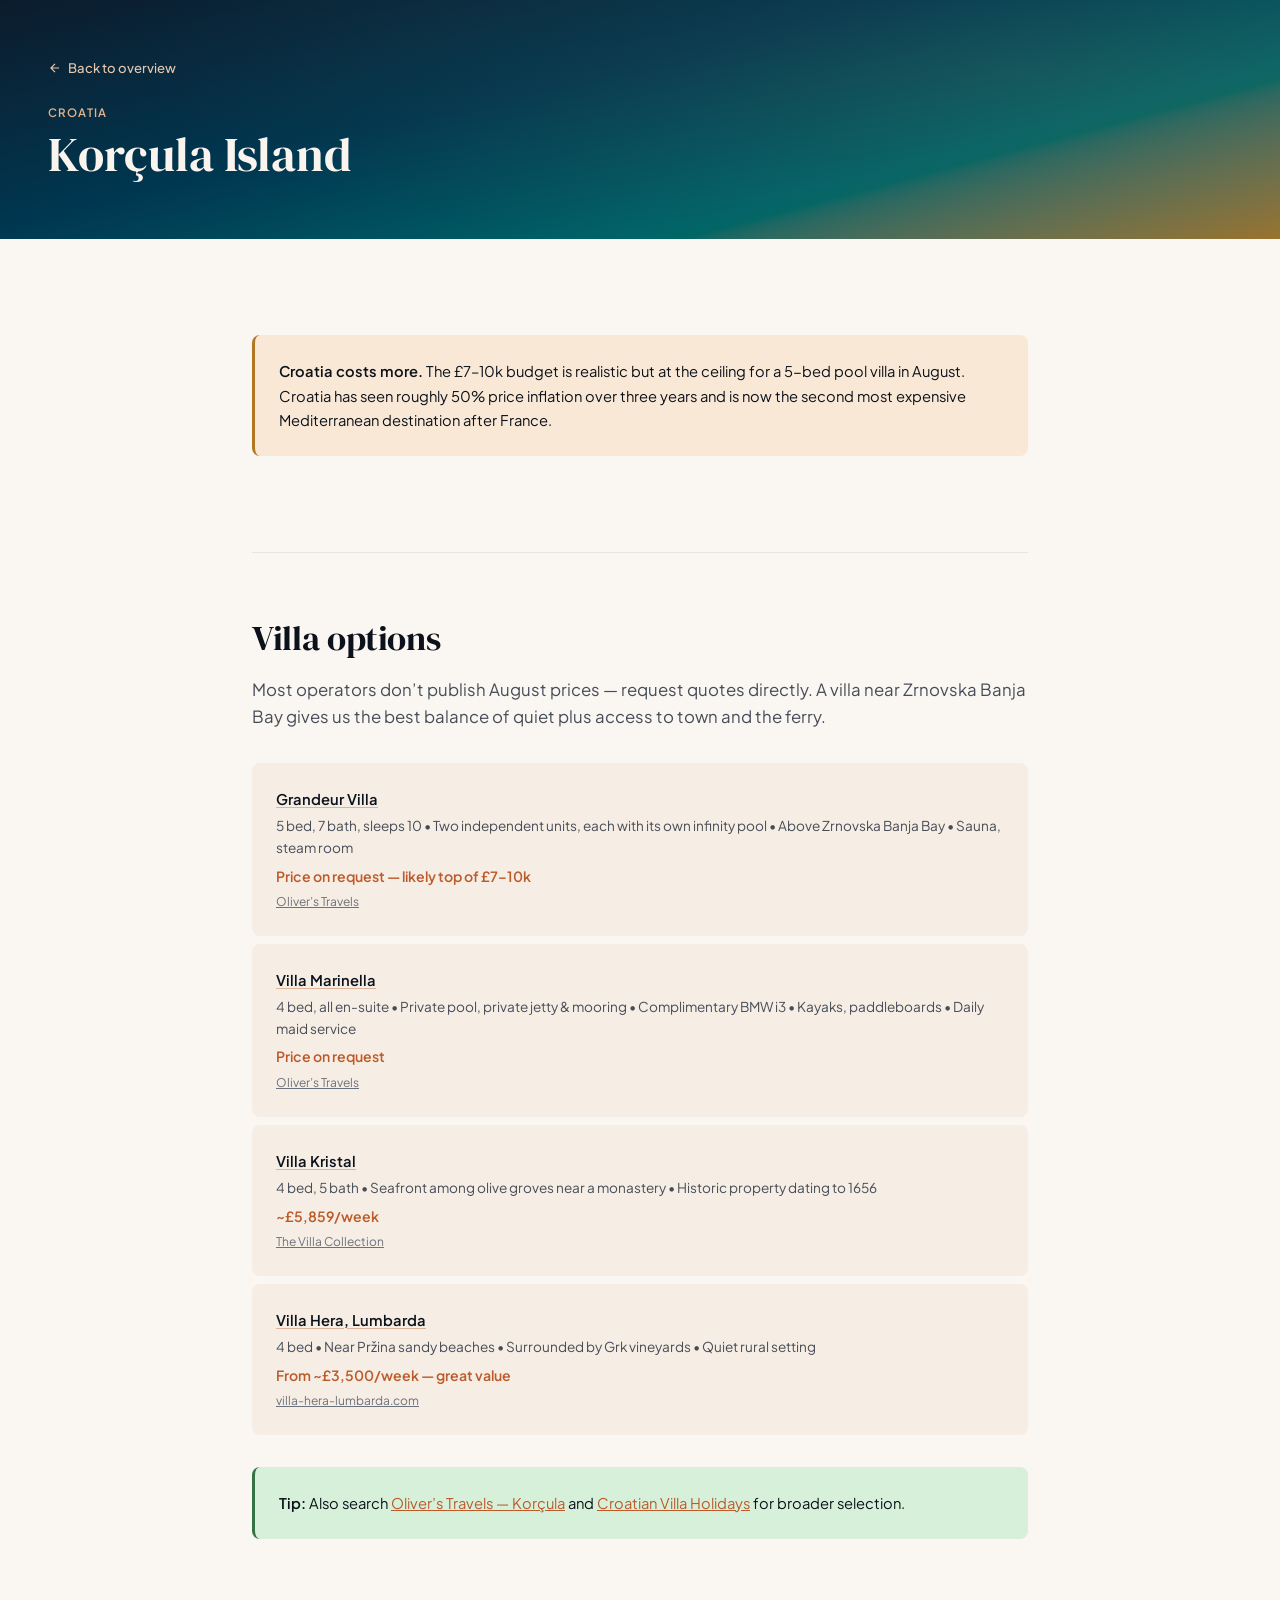
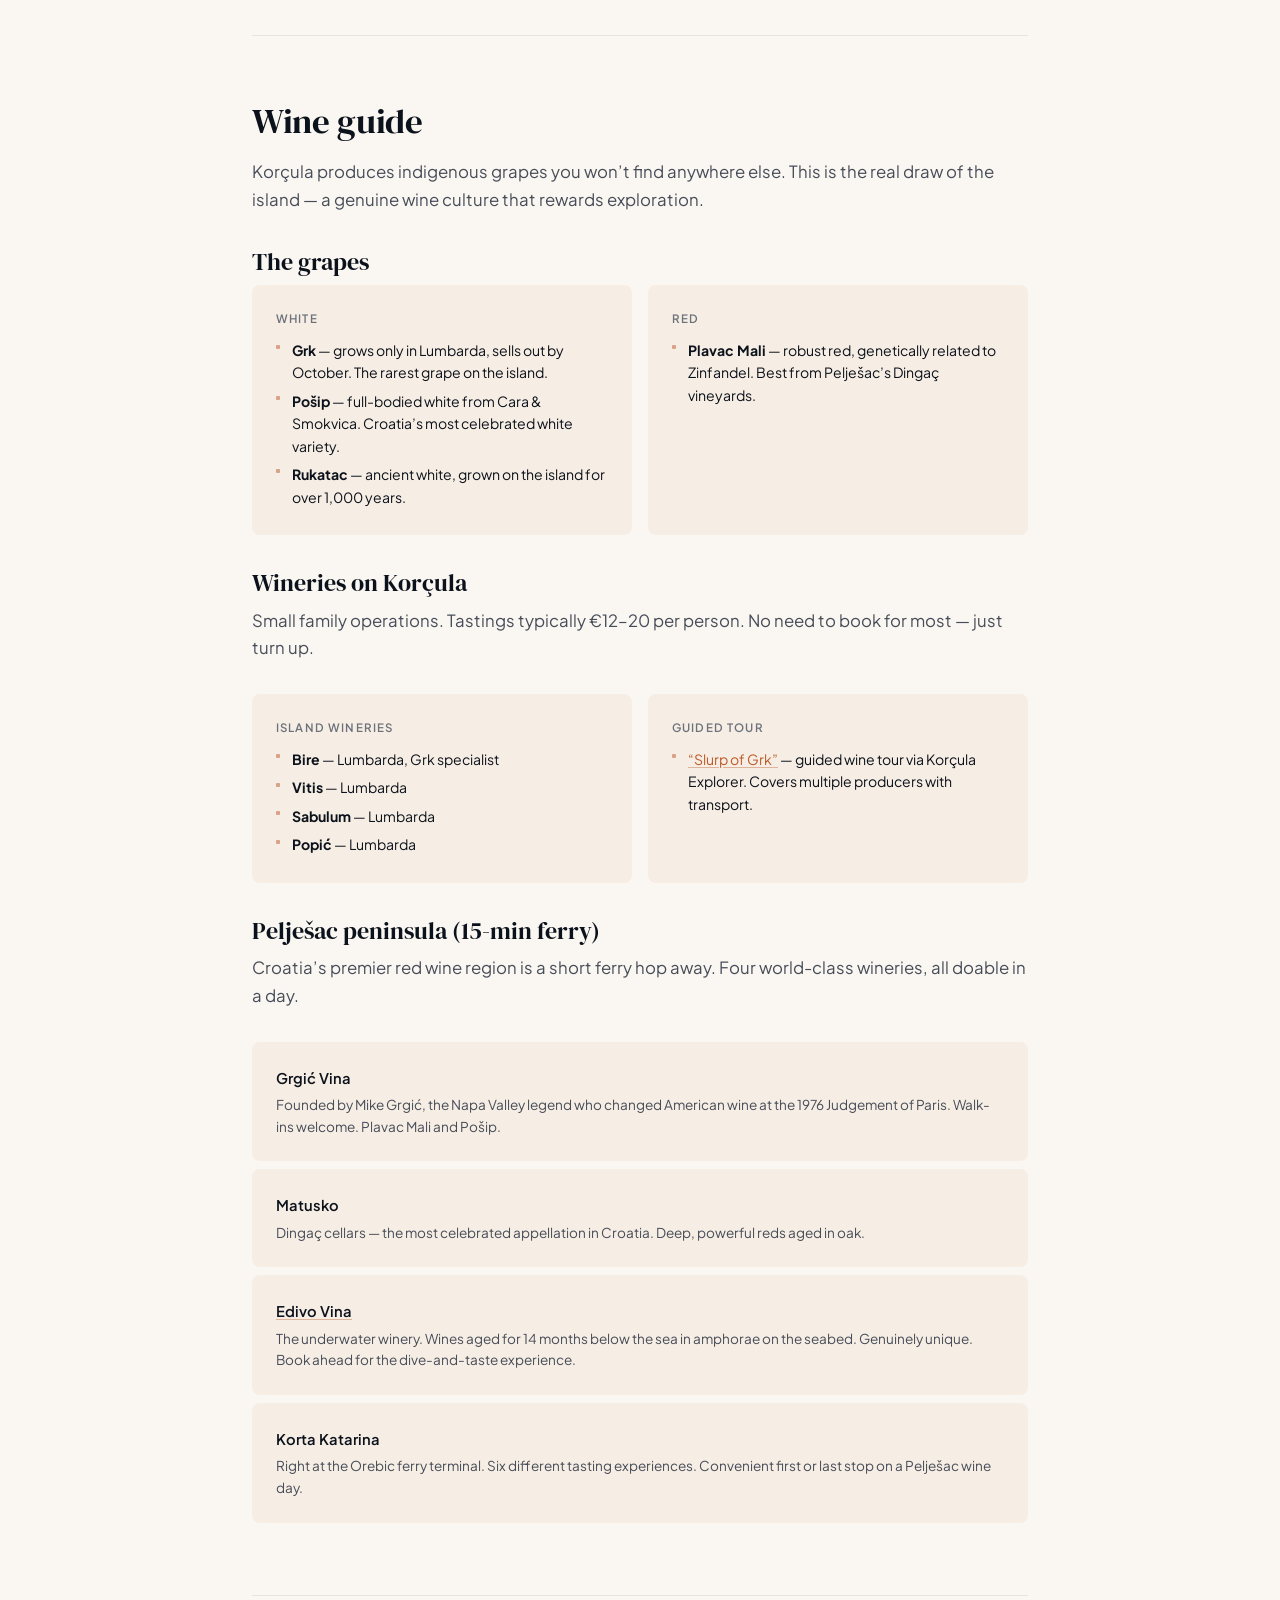
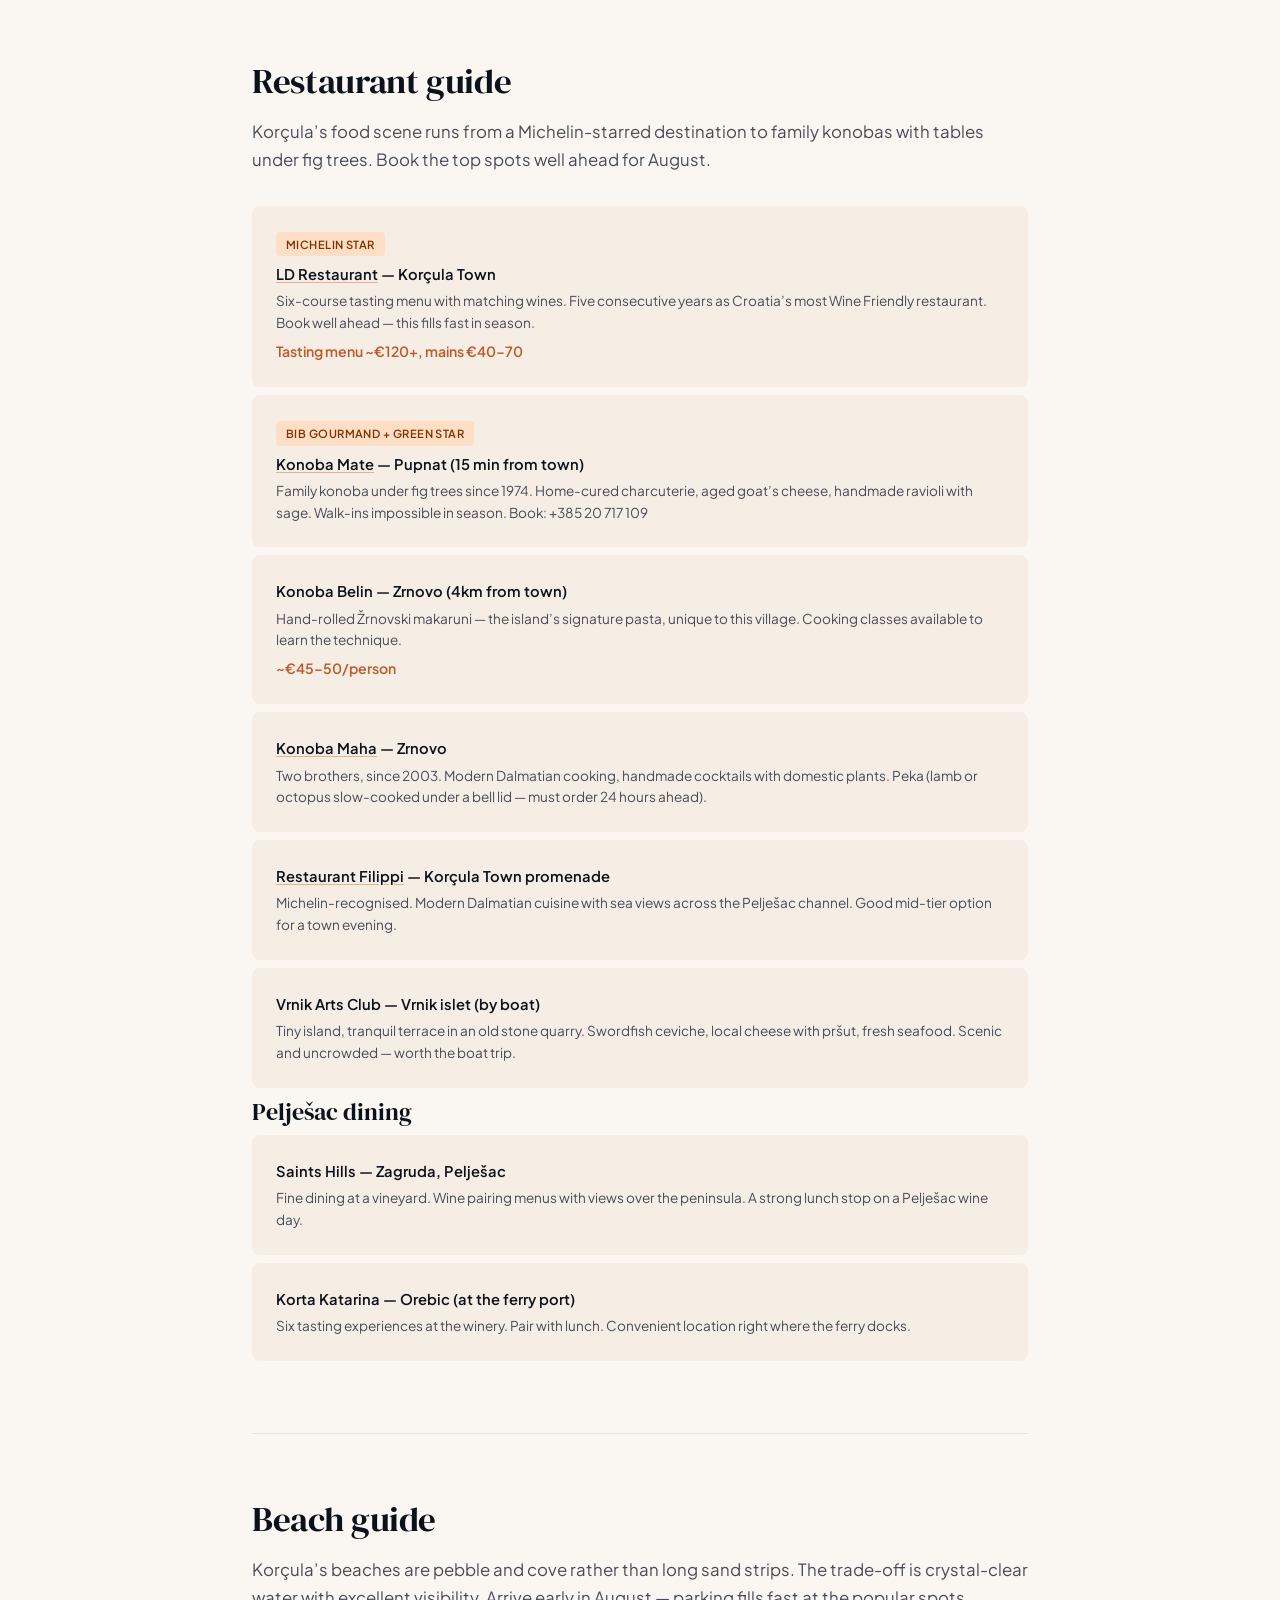
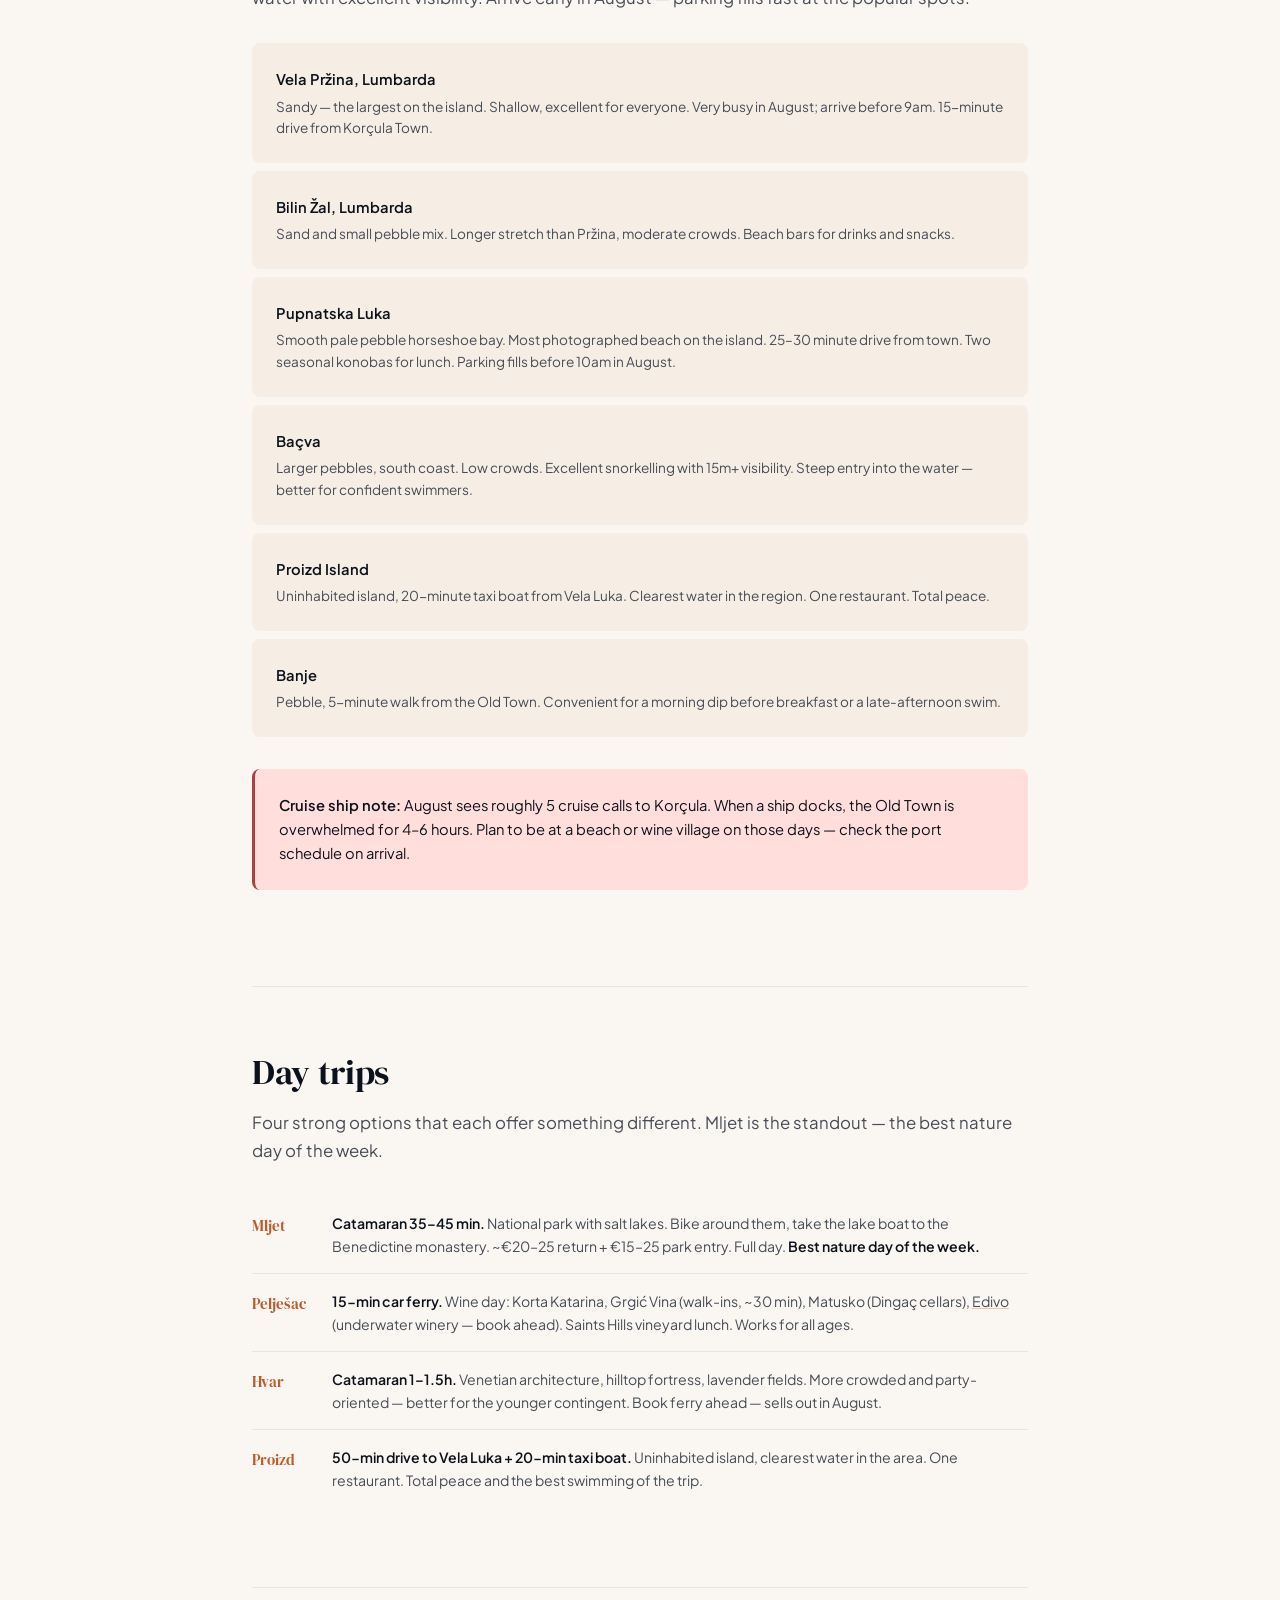
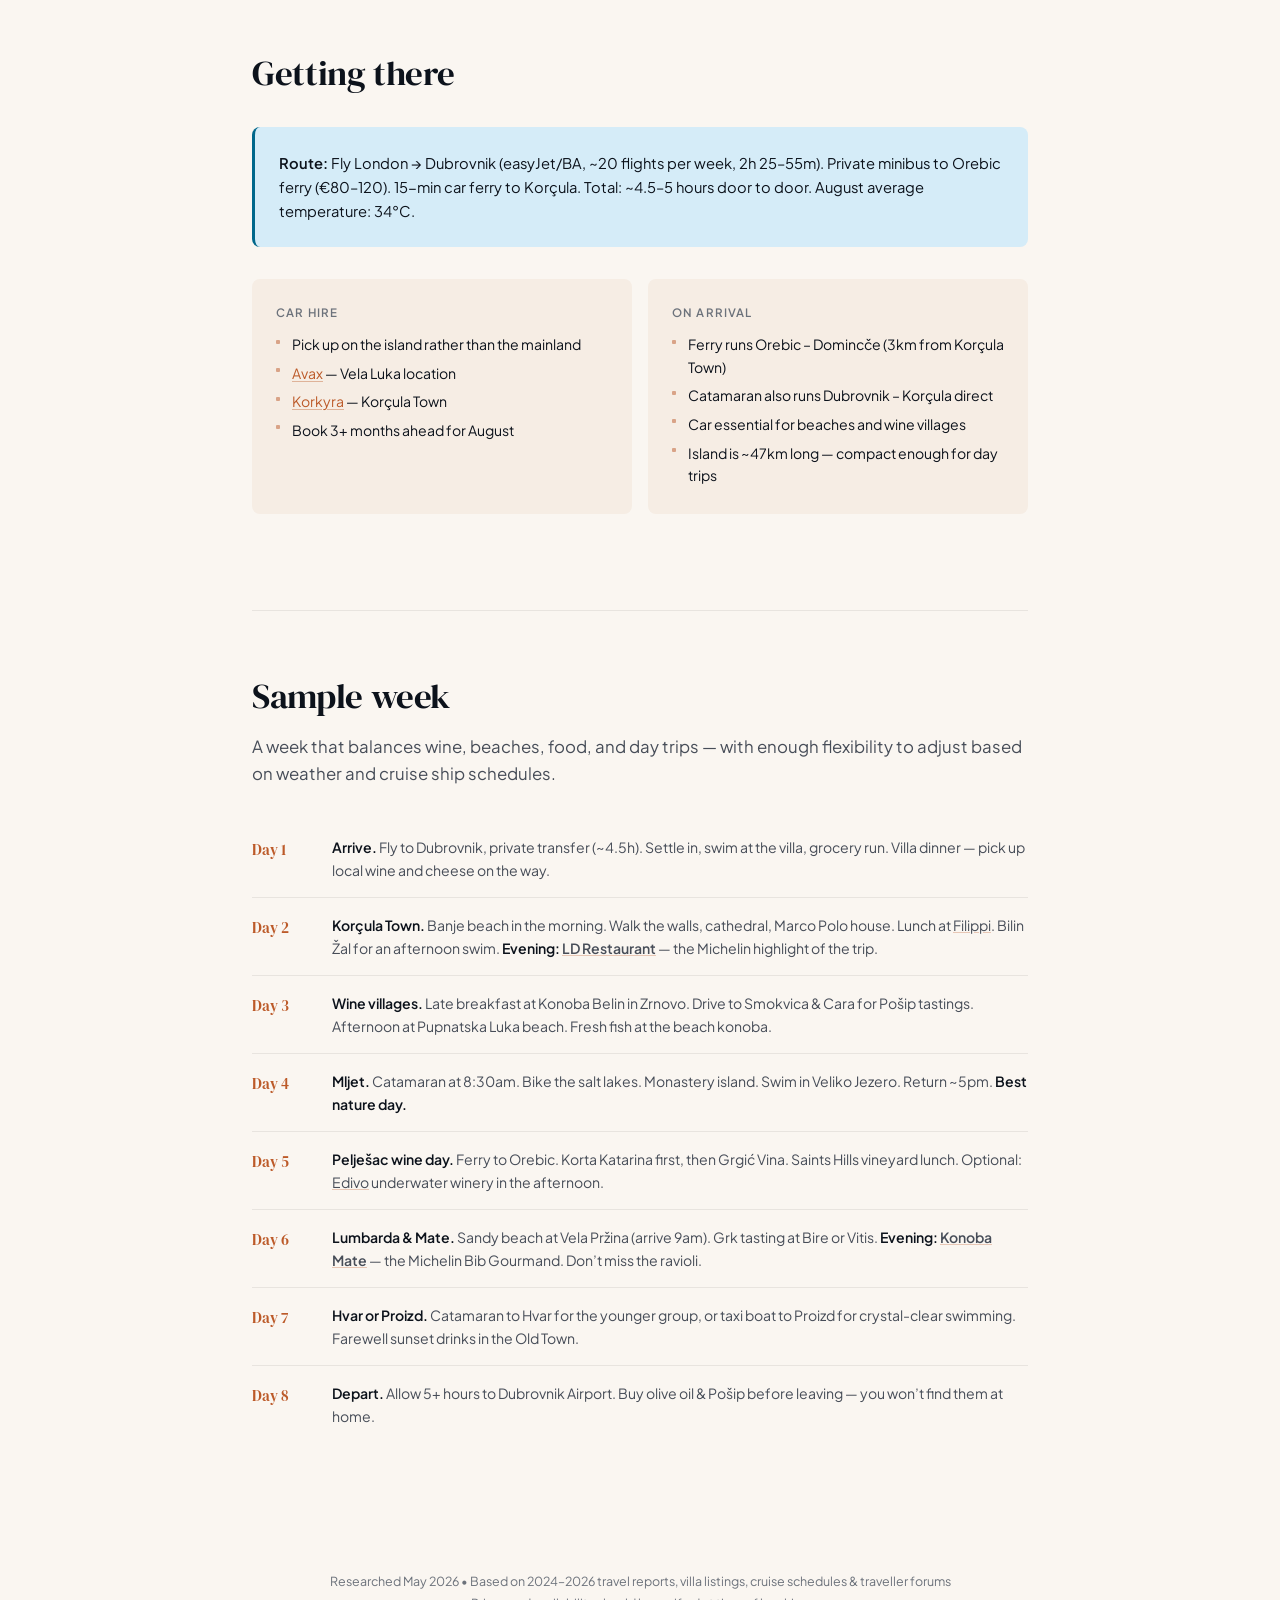
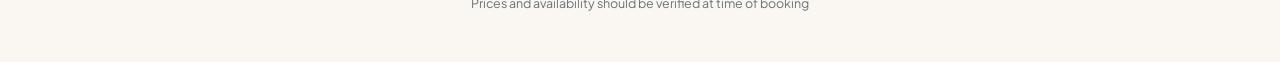
==== commit b0275ff9: "Remove AI-sounding 'we/our' language and all instances of 'Mum' — rewrite to natural voice" ====
--- a/korcula.html
+++ b/korcula.html
@@ -30,7 +30,7 @@
     <!-- ════════════ BUDGET CALLOUT ════════════ -->
     <section class="section">
         <div class="callout callout-warm">
-            <strong>Croatia costs more.</strong> Our &pound;7&ndash;10k budget is realistic but at the ceiling for a 5-bed pool villa in August. Croatia has seen roughly 50% price inflation over three years and is now the second most expensive Mediterranean destination after France.
+            <strong>Croatia costs more.</strong> The &pound;7&ndash;10k budget is realistic but at the ceiling for a 5-bed pool villa in August. Croatia has seen roughly 50% price inflation over three years and is now the second most expensive Mediterranean destination after France.
         </div>
     </section>
 
@@ -75,7 +75,7 @@
     <!-- ════════════ WINE GUIDE ════════════ -->
     <section class="section">
         <h2>Wine guide</h2>
-        <p class="section-lead">Kor&ccedil;ula produces indigenous grapes we won&rsquo;t find anywhere else. This is the real draw of the island &mdash; a genuine wine culture that rewards exploration.</p>
+        <p class="section-lead">Kor&ccedil;ula produces indigenous grapes you won&rsquo;t find anywhere else. This is the real draw of the island &mdash; a genuine wine culture that rewards exploration.</p>
 
         <h3>The grapes</h3>
         <div class="info-grid">
@@ -155,7 +155,7 @@
 
         <div class="listing">
             <div class="listing-name">Konoba Belin &mdash; Zrnovo (4km from town)</div>
-            <div class="listing-detail">Hand-rolled &Zcaron;rnovski makaruni &mdash; the island&rsquo;s signature pasta, unique to this village. Cooking classes available if we want to learn the technique.</div>
+            <div class="listing-detail">Hand-rolled &Zcaron;rnovski makaruni &mdash; the island&rsquo;s signature pasta, unique to this village. Cooking classes available to learn the technique.</div>
             <div class="listing-price">~&euro;45&ndash;50/person</div>
         </div>
 
@@ -209,7 +209,7 @@
 
         <div class="listing">
             <div class="listing-name">Ba&ccedil;va</div>
-            <div class="listing-detail">Larger pebbles, south coast. Low crowds. Excellent snorkelling with 15m+ visibility. Steep entry into the water &mdash; not ideal for Mum and Dad.</div>
+            <div class="listing-detail">Larger pebbles, south coast. Low crowds. Excellent snorkelling with 15m+ visibility. Steep entry into the water &mdash; better for confident swimmers.</div>
         </div>
 
         <div class="listing">
@@ -223,7 +223,7 @@
         </div>
 
         <div class="callout callout-coral">
-            <strong>Cruise ship note:</strong> August sees roughly 5 cruise calls to Kor&ccedil;ula. When a ship docks, the Old Town is overwhelmed for 4&ndash;6 hours. Plan to be at a beach or wine village on those days &mdash; check the port schedule when we arrive.
+            <strong>Cruise ship note:</strong> August sees roughly 5 cruise calls to Kor&ccedil;ula. When a ship docks, the Old Town is overwhelmed for 4&ndash;6 hours. Plan to be at a beach or wine village on those days &mdash; check the port schedule on arrival.
         </div>
     </section>
 
@@ -318,7 +318,7 @@
             </div>
             <div class="itin-day">
                 <div class="itin-label">Day 8</div>
-                <div class="itin-content"><strong>Depart.</strong> Allow 5+ hours to Dubrovnik Airport. Buy olive oil &amp; Po&scaron;ip before leaving &mdash; we won&rsquo;t find these at home.</div>
+                <div class="itin-content"><strong>Depart.</strong> Allow 5+ hours to Dubrovnik Airport. Buy olive oil &amp; Po&scaron;ip before leaving &mdash; you won&rsquo;t find them at home.</div>
             </div>
         </div>
     </section>
--- a/style.css
+++ b/style.css
@@ -274,6 +274,20 @@
 /* ── FOOTER ── */
 footer { padding: var(--space-2xl) 0; text-align: center; font-size: 0.78rem; color: var(--ink-muted); line-height: 1.7; }
 
+/* ── REC FACTS (compact key-stats line) ── */
+.rec-facts {
+    display: flex; flex-wrap: wrap; gap: var(--space-sm) var(--space-lg);
+    margin-bottom: var(--space-xl); font-size: 0.85rem; color: var(--ink-secondary);
+}
+.rec-facts span { display: inline-flex; align-items: center; gap: 6px; }
+.rec-facts span::before {
+    content: ''; width: 4px; height: 4px; border-radius: 1px;
+    background: var(--terracotta); opacity: 0.5; flex-shrink: 0;
+}
+.rec-facts span:first-child::before { display: none; }
+.rec-facts a { color: var(--ink-secondary); text-decoration-color: oklch(58% 0.14 45 / 0.3); }
+.rec-facts a:hover { color: var(--terracotta); }
+
 /* ── REVEAL ── */
 .reveal { opacity: 0; transform: translateY(20px); transition: opacity 0.7s var(--ease-out), transform 0.7s var(--ease-out); }
 .reveal.visible { opacity: 1; transform: translateY(0); }
